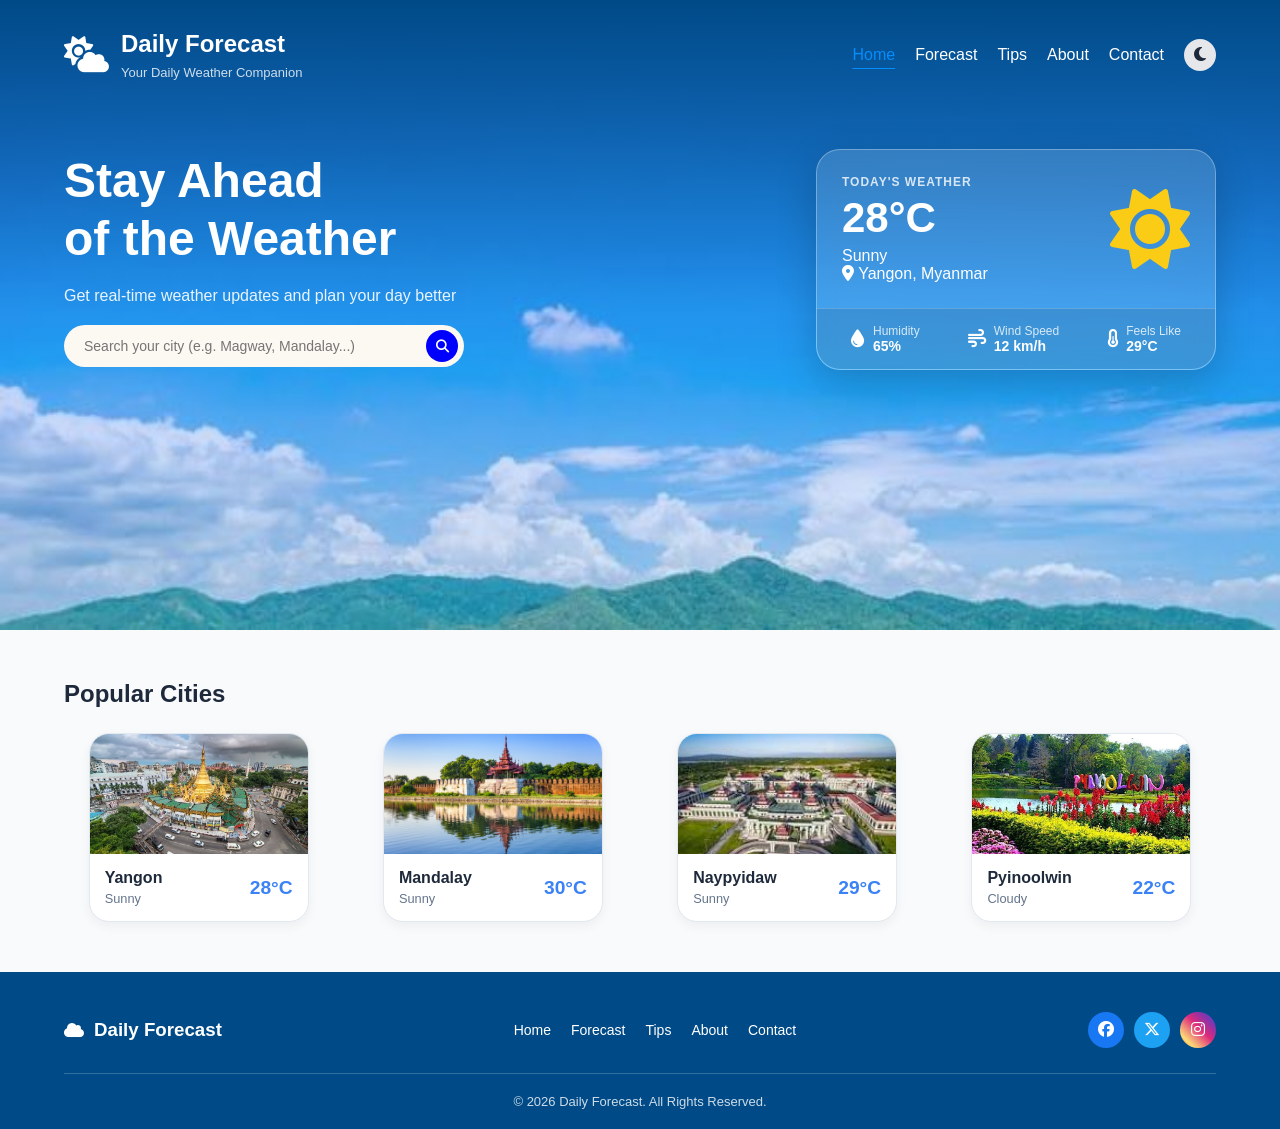
==== index.html @ 0a0608c3 "Update index.html" ====
<!DOCTYPE html>
<html lang="en">
<head>
    <meta charset="UTF-8">
    <meta name="viewport" content="width=device-width, initial-scale=1.0">
    <title>Daily Forecast</title>

    <script>
      (function() {
        if (localStorage.getItem("theme") === "dark") {
          document.documentElement.classList.add("dark");
        }
      })();
    </script>

    <link rel="stylesheet" href="Style/home.css">
    <link rel="stylesheet" href="https://cdnjs.cloudflare.com/ajax/libs/font-awesome/6.5.1/css/all.min.css">
</head>
<body>
    <div class="container">
        <header>
            <div class="logo">
                <i class="fa-solid fa-cloud-sun"></i>
                <div class="logo-text">
                    <h2>Daily Forecast</h2>
                    <p>Your Daily Weather Companion</p>
                </div>
            </div>
            <nav>
                <a href="index.html" id="select">Home</a>
                <a href="forecast.html">Forecast</a>
                <a href="tips.html">Tips</a>
                <a href="#">About</a>
                <a href="#">Contact</a>
                <button type="button" aria-label="Toggle theme" onclick="Toggle()"><i id="theme-icon" class="fa-solid fa-moon"></i></button>
            </nav>
        </header>
        <div class="content-box">
            <div class="content">
                <div class="content-text">
                    <h1>Stay Ahead<br>of the Weather</h1>
                    <p>Get real-time weather updates and plan your day better</p>
                    
                    <div class="search-box">
                        <input type="text" name="search" id="search" placeholder="Search your city (e.g. Magway, Mandalay...)">
                        <button type="button" aria-label="Search"><i class="fa-solid fa-search"></i></button>
                    </div>
                </div>

                <div class="weather-card">
                    <div class="weather-card-detail">
                        <div>
                            <h4>TODAY'S WEATHER</h4>
                            <h1>28°C</h1>
                            <p>Sunny</p>
                            <p><i class="fa-solid fa-location-dot"></i> Yangon, Myanmar</p>
                        </div>
                        <i class="fa-solid fa-sun weather-icon"></i>
                    </div>
                    <div class="weather-condition">
                        <div class="detail">
                            <i class="fa-solid fa-droplet"></i>
                            <div>
                                <h4>Humidity</h4>
                                <h3>65%</h3>
                            </div>
                        </div>
                        <div class="detail">
                            <i class="fa-solid fa-wind"></i>
                            <div>
                                <h4>Wind Speed</h4>
                                <h3>12 km/h</h3>
                            </div>
                        </div>
                        <div class="detail">
                            <i class="fa-solid fa-temperature-half"></i>
                            <div>
                                <h4>Feels Like</h4>
                                <h3>29°C</h3>    
                            </div>
                        </div>
                    </div>
                </div>
            </div>    
        </div>
           
    </div>

    <section class="popular-city-weather-card">
        <h2>Popular Cities</h2>
        <div class="popular-city">
            <div class="city">
                <img src="Style/images/yangon.png" alt="Yangon">
                <div class="city-detail">
                    <div>
                        <h3>Yangon</h3>
                        <p>Sunny</p>
                    </div>
                    <h1>28°C</h1>
                </div>
            </div>
            <div class="city">
                <img src="Style/images/mandalay.png" alt="Mandalay">
                <div class="city-detail">
                    <div>
                        <h3>Mandalay</h3>
                        <p>Sunny</p>
                    </div>
                    <h1>30°C</h1>
                </div>
            </div>
            <div class="city">
                <img src="Style/images/naypyidaw.png" alt="Naypyidaw">
                <div class="city-detail">
                    <div>
                        <h3>Naypyidaw</h3>
                        <p>Sunny</p>
                    </div>
                    <h1>29°C</h1>
                </div>
            </div>
            <div class="city">
                <img src="Style/images/pyinoolwin.png" alt="Pyinoolwin">
                <div class="city-detail">
                    <div>
                        <h3>Pyinoolwin</h3>
                        <p>Cloudy</p>
                    </div>
                    <h1>22°C</h1>
                </div>
            </div>
        </div>
    </section>

    <footer>
        <div class="footer-content">
            <div class="footer-brand">
                <i class="fa-solid fa-cloud"></i>
                <h3>Daily Forecast</h3>
            </div>
            <div class="footer-links">
                <a href="index.html">Home</a>
                <a href="forecast.html">Forecast</a>
                <a href="tips.html">Tips</a>
                <a href="about.html">About</a>
                <a href="contact.html">Contact</a>
            </div>
            <div class="social-buttons">
                <button type="button" aria-label="Facebook" id="facebook"><i class="fa-brands fa-facebook"></i></button>
                <button type="button" aria-label="Twitter" id="twitter"><i class="fa-brands fa-x-twitter"></i></button>
                <button type="button" aria-label="Instagram" id="instagram"><i class="fa-brands fa-instagram"></i></button>
            </div>
        </div>
        <div class="footer-bottom">
            <p>© 2026 Daily Forecast. All Rights Reserved.</p>
        </div>
    </footer>
    <script src="main.js"></script>
</body>
</html>
---- Style/home.css ----
* {
    margin: 0;
    padding: 0;
    box-sizing: border-box;
}

body {
    width: 100%;
    margin: 0;
    font-family: Arial, Helvetica, sans-serif;
    background-color: #f8fafc;
}

/* ==========================================================================
   Full Color Dark Mode Overrides
   ========================================================================== */
.dark body{
    background-color: #0f172a;
}

.dark .container {
    background: linear-gradient(rgba(15, 23, 42, 0.6), rgba(15, 23, 42, 0.6)), url("images/images.png");
    background-repeat: no-repeat;
    background-position: center;
    background-size: 100% 100%;
}

.dark .popular-city-weather-card {
    background: linear-gradient(to bottom, #0f172a, #1e293b, #334155);
}

.dark .popular-city-weather-card h2 {
    color: #f8fafc;
}

.dark .city {
    background-color: #1e293b;
    border-color: #334155;
    box-shadow: 0 4px 12px rgba(0, 0, 0, 0.3);
}

.dark .city-detail h3 {
    color: #f8fafc;
}

.dark .city-detail p {
    color: #94a3b8;
}

.dark .city-detail h1 {
    color: #38bdf8;
}

.dark .search-box input[type="text"] {
    background-color: #1e293b;
    color: #f8fafc;
    border: 1px solid #334155;
}

.dark .search-box input[type="text"]::placeholder {
    color: #94a3b8;
}

.dark .search-dropdown {
    background: #1e293b;
    border: 1px solid #334155;
}

.dark .search-dropdown li {
    color: #f8fafc;
}

.dark .search-dropdown li:hover {
    background-color: #334155;
}

.dark .search-dropdown li span.admin-region {
    color: #94a3b8;
}

.dark footer {
    background-color: #0f172a;
}
/* Header & Hero Section */
.container {
    width: 100%;
    min-height: 70vh;
    background: linear-gradient(rgb(0, 74, 135), rgba(84, 134, 243, 0.4), rgba(110, 174, 252, 0.2)), url("images/images.png");
    /* linear-gradient: (to bottom, rgb(0, 75, 135), rgb(84, 134, 243), rgb(110, 174, 252)); */
    background-repeat: no-repeat;
    background-position: center;
    background-size: 100% 100%;
    padding: 0 5% 50px 5%;
}

header {
    display: flex;
    justify-content: space-between;
    align-items: center;
    padding: 25px 0;
    flex-wrap: wrap;
    gap: 20px;
    line-height: 1.6;
}

.logo {
    display: flex;
    flex-direction: row;
    gap: 12px;
    align-items: center;
}

.logo i {
    font-size: 36px;
    color: white;
}

.logo-text h2 {
    color: white;
    font-size: 24px;
}

.logo-text p {
    color: rgba(255, 255, 255, 0.8);
    font-size: 13px;
}

header nav {
    display: flex;
    gap: 20px;
    font-size: 16px;
    align-items: center;
    flex-wrap: wrap;
}

header nav a {
    text-decoration: none;
    color: white;
    transition: color 0.3s;
}

header nav a:hover,
header nav a#select {
    text-decoration: underline;
    color: rgb(3, 141, 253);
    text-underline-offset: 8px;
    transition: background 0.1s;
}

/* ==========================================================================
   Theme Toggle Button Styles (Light Mode Default & Dark Mode Overrides)
   ========================================================================== */

/* Light Mode (Default) */
header nav button {
    border-radius: 50%;
    width: 32px;
    height: 32px;
    border: none;
    background-color: #e5e7eb; /* Light Normal */
    color: #1e293b;            /* Dark icon color for high contrast */
    font-size: 16px;
    cursor: pointer;
    transition: background-color 0.2s ease, color 0.2s ease;
}

header nav button:hover {
    background-color: #d1d5db; /* Light Hover */
}

header nav button:active {
    background-color: #2563eb; /* Light Active */
    color: #ffffff;            /* White icon when active */
}

/* Dark Mode Overrides */
.dark header nav button {
    background-color: #374151; /* Dark Normal */
    color: #ffffff;            /* White icon for dark mode */
}

.dark header nav button:hover {
    background-color: #4b5563; /* Dark Hover */
}

.dark header nav button:active {
    background-color: #2563eb; /* Dark Active */
    color: #ffffff;
}

/* Main Hero Content */
.content {
    display: flex;
    justify-content: space-between;
    align-items: center;
    margin-top: 40px;
    gap: 40px;
    flex-wrap: wrap;
}

.content-text {
    flex: 1;
    min-width: 280px;
}

.content-text h1 {
    font-size: clamp(32px, 4vw, 48px);
    color: white;
    line-height: 1.2;
}

.content-text p {
    font-size: 16px;
    color: rgba(255, 255, 255, 0.9);
    padding: 20px 0;
}

/* Search Box Container */
.search-box {
    position: relative;
    max-width: 400px;
    width: 100%;
    display: flex;
    align-items: center;
}

.search-box input[type="text"] {
    width: 100%;
    height: 42px;
    background-color: rgb(252, 248, 242);
    border: none;
    border-radius: 21px;
    padding: 0 45px 0 20px;
    font-size: 14px;
    outline: none;
}

.search-box button {
    position: absolute;
    right: 6px;
    border-radius: 50%;
    border: none;
    width: 32px;
    height: 32px;
    background: #0000ff;
    color: white;
    cursor: pointer;
    display: flex;
    align-items: center;
    justify-content: center;
    transform: background 0.2s ease;
}

.search-box button:hover {
    background: #1654ff;
}

.search-box button:active{
    background: #1a40bd;
}

/* Weather Card */
.weather-card {
    width: 100%;
    max-width: 400px;
    background: rgba(255, 255, 255, 0.15);
    backdrop-filter: blur(10px);
    -webkit-backdrop-filter: blur(10px);
    border: 1px solid rgba(255, 255, 255, 0.3);
    border-radius: 24px;
    box-shadow: 0 12px 40px 0 rgba(0, 0, 0, 0.2);
    color: white;
    overflow: hidden;
}

.weather-card-detail {
    padding: 25px;
    display: flex;
    justify-content: space-between;
    align-items: center;
}

.weather-card-detail h4 {
    font-size: 12px;
    letter-spacing: 1px;
    opacity: 0.8;
}

.weather-card-detail h1 {
    font-size: 42px;
    margin: 5px 0;
}

.weather-icon {
    font-size: 80px;
    color: #facc15;
}

.weather-condition {
    display: flex;
    justify-content: space-around;
    padding: 15px 10px;
    border-top: 1px solid rgba(255, 255, 255, 0.2);
    background: rgba(0, 0, 0, 0.1);
}

.detail {
    display: flex;
    gap: 8px;
    align-items: center;
    font-size: 12px;
}

.detail i {
    font-size: 18px;
}

.detail h4 {
    font-weight: normal;
    opacity: 0.8;
}

.detail h3 {
    font-size: 14px;
}

/* Popular Cities Section */
.popular-city-weather-card {
    padding: 50px 5%;
}

.popular-city-weather-card h2 {
    font-size: 24px;
    margin-bottom: 25px;
    color: #1e293b;
}

.popular-city {
    display: grid;
    grid-template-columns: repeat(auto-fit, minmax(200px, 1fr));
    gap: 25px;
    justify-items: center;
}

.city {
    width: 100%;
    max-width: 220px;
    border-radius: 20px;
    background-color: #ffffff;
    border: 1px solid #e2e8f0;
    overflow: hidden;
    display: flex;
    flex-direction: column;
    box-shadow: 0 4px 12px rgba(0, 0, 0, 0.05);
    transition: transform 0.2s ease, box-shadow 0.2s ease;
}

.city:hover {
    transform: translateY(-4px);
    box-shadow: 0 8px 16px rgba(0, 0, 0, 0.1);
}

.city img {
    width: 100%;
    height: 120px;
    object-fit: cover;
}

.city-detail {
    padding: 15px;
    display: flex;
    justify-content: space-between;
    align-items: center;
}

.city-detail h3 {
    margin: 0;
    white-space: nowrap;
    overflow: hidden;
    text-overflow: ellipsis;
    font-size: 1rem;
    font-weight: 600;
    color: #1e293b;
}

.city-detail p {
    margin-top: 4px;
    font-size: 0.8rem;
    color: #64748b;
}

.city-detail h1 {
    font-size: 1.2rem;
    font-weight: 600;
    color: #3b82f6;
}

/* Footer Section */
footer {
    background-color: #004b87;
    color: white;
    padding: 40px 5% 20px 5%;
}

.footer-content {
    display: flex;
    justify-content: space-between;
    align-items: center;
    flex-wrap: wrap;
    gap: 20px;
    padding-bottom: 25px;
    border-bottom: 1px solid rgba(255, 255, 255, 0.2);
}

.footer-brand {
    display: flex;
    align-items: center;
    gap: 10px;
}

.footer-links {
    display: flex;
    gap: 20px;
    flex-wrap: wrap;
}

.footer-links a {
    color: white;
    text-decoration: none;
    font-size: 14px;
}

.footer-links a:hover {
    text-decoration: underline;
}

.social-buttons {
    display: flex;
    gap: 10px;
}

.social-buttons button {
    width: 36px;
    height: 36px;
    border-radius: 50%;
    border: none;
    color: white;
    cursor: pointer;
    font-size: 16px;
    transition: background 0.3s;
}

/* Social day color */
.social-buttons #facebook{
    background-color: #1877f2;
}

.social-buttons #facebook:hover{
    background-color: #166fe5;
}

.social-buttons #facebook:active{
    background-color: #0f65d8;
}

.social-buttons #twitter{
    background-color: #1da1f2;
}

.social-buttons #twitter:hover{
    background-color: #1a94de;
}

.social-buttons #twitter:active{
    background-color: #177fc2;
}

.social-buttons #instagram{
    background: linear-gradient(
        45deg,
        #f58529 0%,
        #feda77 20%,
        #dd2a7b 55%,
        #8134af 80%,
        #515bd4 100%
    );
}

.social-buttons #instagram:hover{
    background: linear-gradient(
        45deg,
        #e67a1e 0%,
        #f9d85e 20%,
        #c9266e 55%,
        #722c9b 80%,
        #4652c6 100%
    );
}

.social-buttons #instagram:active{
    background: linear-gradient(
        45deg,
        #cc6b18 0%,
        #efc94e 20%,
        #b51f61 55%,
        #612588 80%,
        #3945b3 100%
    );
}

/* Social dark color */
.dark .social-buttons #facebook{
    background-color: #145dbf;
}

.dark .social-buttons #facebook:hover{
    background-color: #1667cf;
}

.dark .social-buttons #facebook:active{
    background-color: #0f53a8;
}

.dark .social-buttons #twitter{
    background-color: #0d8bd9;
}

.dark .social-buttons #twitter:hover{
    background-color: #1499eb;
}

.dark .social-buttons #twitter:active{
    background-color: #0b78be;
}

.dark .social-buttons #instagram{
    background: linear-gradient(
        45deg,
        #d96b1d 0%,
        #e8b64a 20%,
        #b81f63 55%,
        #62278c 80%,
        #3948b7 100%
    );
}

.dark .social-buttons #instagram:hover{
    background: linear-gradient(
        45deg,
        #e37722 0%,
        #f0c55a 20%,
        #c6246b 55%,
        #b62e98 80%,
        #4353c5 100%
    );
}

.dark .social-buttons #instagram:active{
    background: linear-gradient(
        45deg,
        #c05d17 0%,
        #d8a73e 20%,
        #9f1956 55%,
        #551f79 80%,
        #3040a8 100%
    );
}

/* End */
.footer-bottom {
    text-align: center;
    padding-top: 20px;
    font-size: 13px;
    color: rgba(255, 255, 255, 0.8);
}
/* Autocomplete Dropdown Styles */
.search-box {
    position: relative; /* Ensures dropdown aligns correctly */
}

.search-dropdown {
    position: absolute;
    top: 100%;
    left: 0;
    right: 0;
    background: #ffffff;
    border-radius: 12px;
    box-shadow: 0 8px 24px rgba(0, 0, 0, 0.15);
    margin-top: 6px;
    max-height: 220px;
    overflow-y: auto;
    z-index: 1000;
    list-style: none;
    padding: 6px 0;
}

.search-dropdown li {
    padding: 10px 16px;
    color: #1e293b;
    font-size: 14px;
    cursor: pointer;
    text-align: left;
    transition: background 0.2s ease;
}

.search-dropdown li:hover {
    background-color: #f1f5f9;
}

.search-dropdown li span.admin-region {
    font-size: 12px;
    color: #64748b;
    margin-left: 6px;
}

/* Responsive Breakpoints */
@media (max-width: 768px) {
    header {
        flex-direction: column;
        align-items: center;
        text-align: center;
        padding: 20px 24px;
    }

    header nav {
        flex-direction: column;
        width: 100%;
        gap: 0; /* Remove gap to handle with paddings and borders */
        margin-top: 10px;
    }

    header nav a {
        display: block;
        width: 100%;
        padding: 12px 0;
        text-align: center;
        /* Semi-transparent line matching the background sky blue shades */
        border-bottom: 1px solid rgba(255, 255, 255, 0.2); 
    }

    /* Remove border on the last item before the theme toggle button */
    header nav a:nth-last-of-type(1) {
        border-bottom: none;
    }

    header nav button {
        margin-top: 15px;
    }

    .content {
        flex-direction: column;
        align-items: center;
    }

    .content-text {
        text-align: center;
    }

    .search-box {
        margin: 0 auto;
    }

    .weather-card {
        max-width: 100%;
    }

    .footer-content {
        flex-direction: column;
        text-align: center;
    }
}
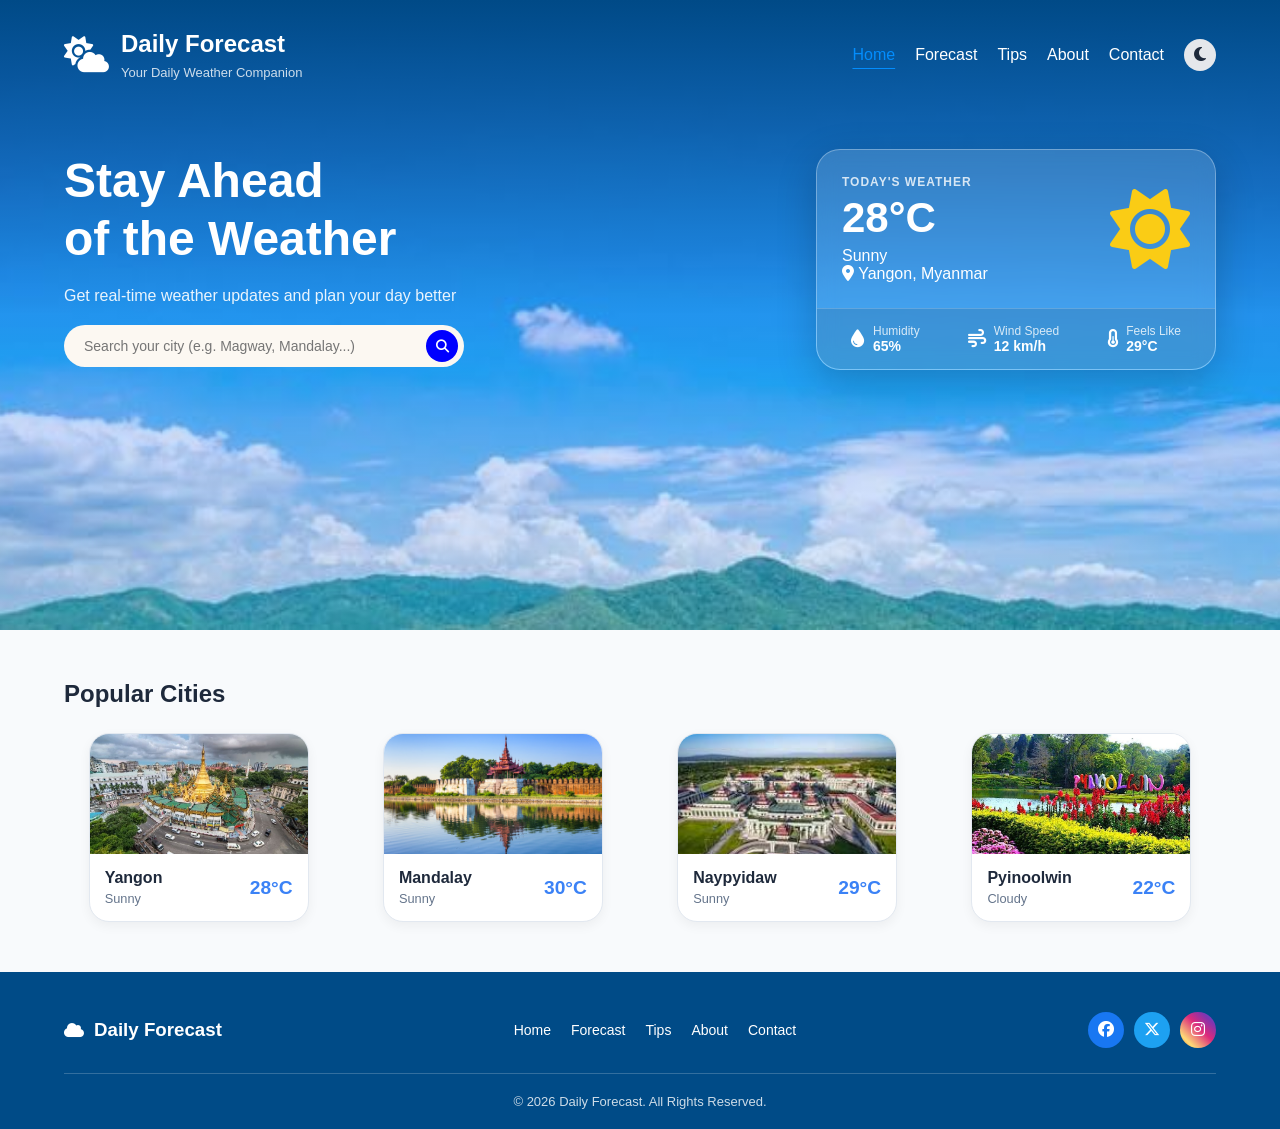
==== commit 6bcf4d8e: "Update website" ====
--- a/index.html
+++ b/index.html
@@ -30,7 +30,7 @@
                 <a href="index.html" id="select">Home</a>
                 <a href="forecast.html">Forecast</a>
                 <a href="tips.html">Tips</a>
-                <a href="#">About</a>
+                <a href="about.html">About</a>
                 <a href="#">Contact</a>
                 <button type="button" aria-label="Toggle theme" onclick="Toggle()"><i id="theme-icon" class="fa-solid fa-moon"></i></button>
             </nav>
--- a/Style/home.css
+++ b/Style/home.css
@@ -84,13 +84,12 @@
 /* Header & Hero Section */
 .container {
     width: 100%;
-    min-height: 70vh;
-    background: linear-gradient(rgb(0, 74, 135), rgba(84, 134, 243, 0.4), rgba(110, 174, 252, 0.2)), url("images/images.png");
-    /* linear-gradient: (to bottom, rgb(0, 75, 135), rgb(84, 134, 243), rgb(110, 174, 252)); */
-    background-repeat: no-repeat;
-    background-position: center;
-    background-size: 100% 100%;
-    padding: 0 5% 50px 5%;
+    min-height: 70vh; /* */
+    background: linear-gradient(rgb(0, 74, 135), rgba(84, 134, 243, 0.4), rgba(110, 174, 252, 0.2)), url("images/images.png"); /* */
+    background-repeat: no-repeat; /*[cite: 6] */
+    background-position: center bottom; /* CHANGED: Locks image to the bottom */
+    background-size: cover; /* Keeps the aspect ratio crisp */
+    padding: 0 5% 50px 5%; /*[cite: 6] */
 }
 
 header {
@@ -615,57 +614,304 @@
 
 /* Responsive Breakpoints */
 @media (max-width: 768px) {
+    /* ==========================================
+       1. Global Mobile Reset & Body Controls
+       ========================================== */
+    body {
+        font-family: -apple-system, BlinkMacSystemFont, "Segoe UI", Roboto, Helvetica, Arial, sans-serif;
+        background-color: #f1f5f9;
+    }
+
+    .dark body {
+        background-color: #0b0f19;
+    }
+
+    /* ==========================================
+       2. App Header & Brand Styling
+       ========================================== */
     header {
-        flex-direction: column;
+        flex-direction: row !important; /* Keep logo and dark mode button aligned horizontally */
+        justify-content: space-between !important;
+        align-items: center !important;
+        padding: 16px 20px !important;
+        backdrop-filter: blur(12px);
+        -webkit-backdrop-filter: blur(12px);
+    }
+
+    .logo {
+        gap: 8px !important;
+    }
+
+    .logo i {
+        font-size: 28px !important;
+    }
+
+    .logo-text h2 {
+        font-size: 18px !important;
+    }
+
+    .logo-text p {
+        display: none; /* Hide subtitle on mobile to save precious vertical space */
+    }
+
+    /* Transform navigation links into a clean, modern scrollable tab bar */
+    header nav {
+        display: grid !important;
+        grid-template-columns: repeat(4, 1fr);
+        text-align: center;
+        width: 100% !important;
+        overflow-x: auto;
+        white-space: nowrap;
+        gap: 16px !important;
+        margin-top: 12px !important;
+        padding: 4px 0 8px 0;
+        scrollbar-width: none; /* Hide scrollbars */
+    }
+    
+    header nav::-webkit-scrollbar {
+        display: none;
+    }
+
+    header nav a {
+        width: auto !important;
+        padding: 6px 16px !important;
+        background: rgba(255, 255, 255, 0.15);
+        border-radius: 20px;
+        border-bottom: none !important;
+        font-size: 14px !important;
+        font-weight: 500;
+    }
+
+    header nav a:nth-child(5){
+        grid-column: 1 / span 4;
+        justify-self: center;
+        width: 50%;
+    }
+
+    header nav a#select {
+        background: #2563eb !important;
+        color: white !important;
+        text-decoration: none !important;
+    }
+
+    header nav button {
+        margin-top: 0 !important;
+        position: absolute;
+        right: 20px;
+        top: 16px;
+    }
+
+    /* ==========================================
+       3. Main Hero & Dynamic Content Wrapper
+       ========================================== */
+    .container {
+        min-height: auto !important;
+        padding: 0 0 32px 0 !important;
+        background-size: cover !important;
+        background-position: center bottom !important;
+
+    }
+
+    .content {
+        flex-direction: column !important;
+        gap: 24px !important;
+        margin-top: 20px !important;
+    }
+
+    .content-text {
+        text-align: center !important;
+        width: 100%;
+    }
+
+    .content-text h1 {
+        font-size: 28px !important;
+        font-weight: 800;
+    }
+
+    .content-text p {
+        padding: 8px 0 16px 0 !important;
+        font-size: 14px !important;
+    }
+
+    /* Mobile Search Bar Styling */
+    .search-box {
+        margin: 0 auto !important;
+        max-width: 100% !important;
+        box-shadow: 0 4px 12px rgba(0, 0, 0, 0.1);
+        border-radius: 24px;
+    }
+
+    .search-box input[type="text"] {
+        height: 46px !important;
+        font-size: 15px !important;
+    }
+
+    .search-dropdown {
+        border-radius: 16px !important;
+        box-shadow: 0 10px 25px rgba(0,0,0,0.2) !important;
+    }
+
+    /* ==========================================
+       4. App-Style Weather Dashboard Cards
+       ========================================== */
+    .weather-card {
+        max-width: 100% !important;
+        border-radius: 24px !important;
+        background: rgba(255, 255, 255, 0.18) !important;
+        box-shadow: 0 8px 32px rgba(0, 0, 0, 0.15) !important;
+    }
+
+    .content-box{
+        padding: 0 16px 32px 16px;
+    }
+    .weather-card-detail {
+        padding: 20px !important;
+    }
+
+    .weather-card-detail h1 {
+        font-size: 48px !important;
+    }
+
+    .weather-icon {
+        font-size: 64px !important;
+    }
+
+    .weather-condition {
+        display: grid !important;
+        grid-template-columns: repeat(3, 1fr);
+        padding: 16px 8px !important;
+        gap: 8px;
+    }
+
+    .detail {
+        flex-direction: column !important;
+        text-align: center;
+        gap: 4px !important;
+    }
+
+    .detail i {
+        font-size: 20px !important;
+        color: #38bdf8;
+    }
+
+    /* Glassmorphism for Search Results Screen (Forecast.html) */
+    .search-result {
+        flex-direction: column !important;
+        padding: 24px 16px !important;
+        border-radius: 24px !important;
+        background: linear-gradient(135deg, rgba(255, 255, 255, 0.85), rgba(248, 250, 252, 0.7)) !important;
+        backdrop-filter: blur(16px);
+        -webkit-backdrop-filter: blur(16px);
+        border: 1px solid rgba(255, 255, 255, 0.5) !important;
+    }
+
+    .dark .search-result {
+        background: linear-gradient(135deg, rgba(30, 41, 59, 0.85), rgba(15, 23, 42, 0.7)) !important;
+        border: 1px solid rgba(255, 255, 255, 0.05) !important;
+    }
+
+    .search-result img {
+        display: block !important; /* Keep city image, but frame it cleanly */
+        width: 100% !important;
+        height: 140px !important;
+        border-radius: 16px !important;
+    }
+
+    .search-data-grid {
+        width: 100% !important;
+        grid-template-columns: repeat(2, 1fr) !important; /* 2x2 Clean metric grid */
+        gap: 12px !important;
+    }
+
+    .metric-item {
+        background: rgba(0, 0, 0, 0.03);
+        padding: 10px 12px !important;
+        border-radius: 12px;
+        border-bottom: none !important;
+        flex-direction: column !important;
+        align-items: flex-start !important;
+        gap: 4px !important;
+    }
+
+    .dark .metric-item {
+        background: rgba(255, 255, 255, 0.03);
+    }
+
+    /* Horizontal Swipe Panel for Hourly Tracking */
+    .hourly-forecast {
+        display: flex !important;
+        grid-template-columns: none !important;
+        overflow-x: auto !important;
+        gap: 12px !important;
+        padding: 4px 4px 12px 4px !important;
+        scrollbar-width: none;
+        -webkit-overflow-scrolling: touch;
+    }
+
+    .hourly-detail {
+        min-width: 85px !important;
+        flex-shrink: 0 !important;
+        border-radius: 16px !important;
+        box-shadow: 0 4px 10px rgba(0,0,0,0.03) !important;
+    }
+
+    /* 7-Day Forecast Grid Scaling */
+    .seven-day-forecast {
+        grid-template-columns: repeat(2, 1fr) !important; /* Adaptive grid rows for Android */
+        gap: 12px !important;
+    }
+
+    .seven-day-detail {
+        padding: 16px 12px !important;
+        border-radius: 16px !important;
+    }
+
+    /* ==========================================
+       5. Popular Cities List Layout
+       ========================================== */
+    .popular-city-weather-card {
+        padding: 32px 16px !important;
+    }
+
+    .popular-city {
+        grid-template-columns: 1fr !important; /* Stack vertically like an app dashboard */
+        gap: 16px !important;
+    }
+
+    .city {
+        max-width: 100% !important;
+        flex-direction: row !important; /* Left-to-right rows instead of tall boxes */
+        height: 90px;
         align-items: center;
-        text-align: center;
-        padding: 20px 24px;
-    }
-
-    header nav {
-        flex-direction: column;
-        width: 100%;
-        gap: 0; /* Remove gap to handle with paddings and borders */
-        margin-top: 10px;
-    }
-
-    header nav a {
-        display: block;
-        width: 100%;
-        padding: 12px 0;
-        text-align: center;
-        /* Semi-transparent line matching the background sky blue shades */
-        border-bottom: 1px solid rgba(255, 255, 255, 0.2); 
-    }
-
-    /* Remove border on the last item before the theme toggle button */
-    header nav a:nth-last-of-type(1) {
-        border-bottom: none;
-    }
-
-    header nav button {
-        margin-top: 15px;
-    }
-
-    .content {
-        flex-direction: column;
-        align-items: center;
-    }
-
-    .content-text {
-        text-align: center;
-    }
-
-    .search-box {
-        margin: 0 auto;
-    }
-
-    .weather-card {
-        max-width: 100%;
+        border-radius: 16px !important;
+    }
+
+    .city img {
+        width: 100px !important;
+        height: 100% !important;
+    }
+
+    .city-detail {
+        flex: 1 !important;
+        padding: 0 16px !important;
+    }
+
+    /* ==========================================
+       6. Compact Footer
+       ========================================== */
+    footer {
+        padding: 32px 16px 24px 16px !important;
+
     }
 
     .footer-content {
-        flex-direction: column;
-        text-align: center;
-    }
-}+        flex-direction: column !important;
+        gap: 20px !important;
+        text-align: center !important;
+    }
+
+    .footer-links {
+        justify-content: center;
+        gap: 16px !important;
+    }
+}
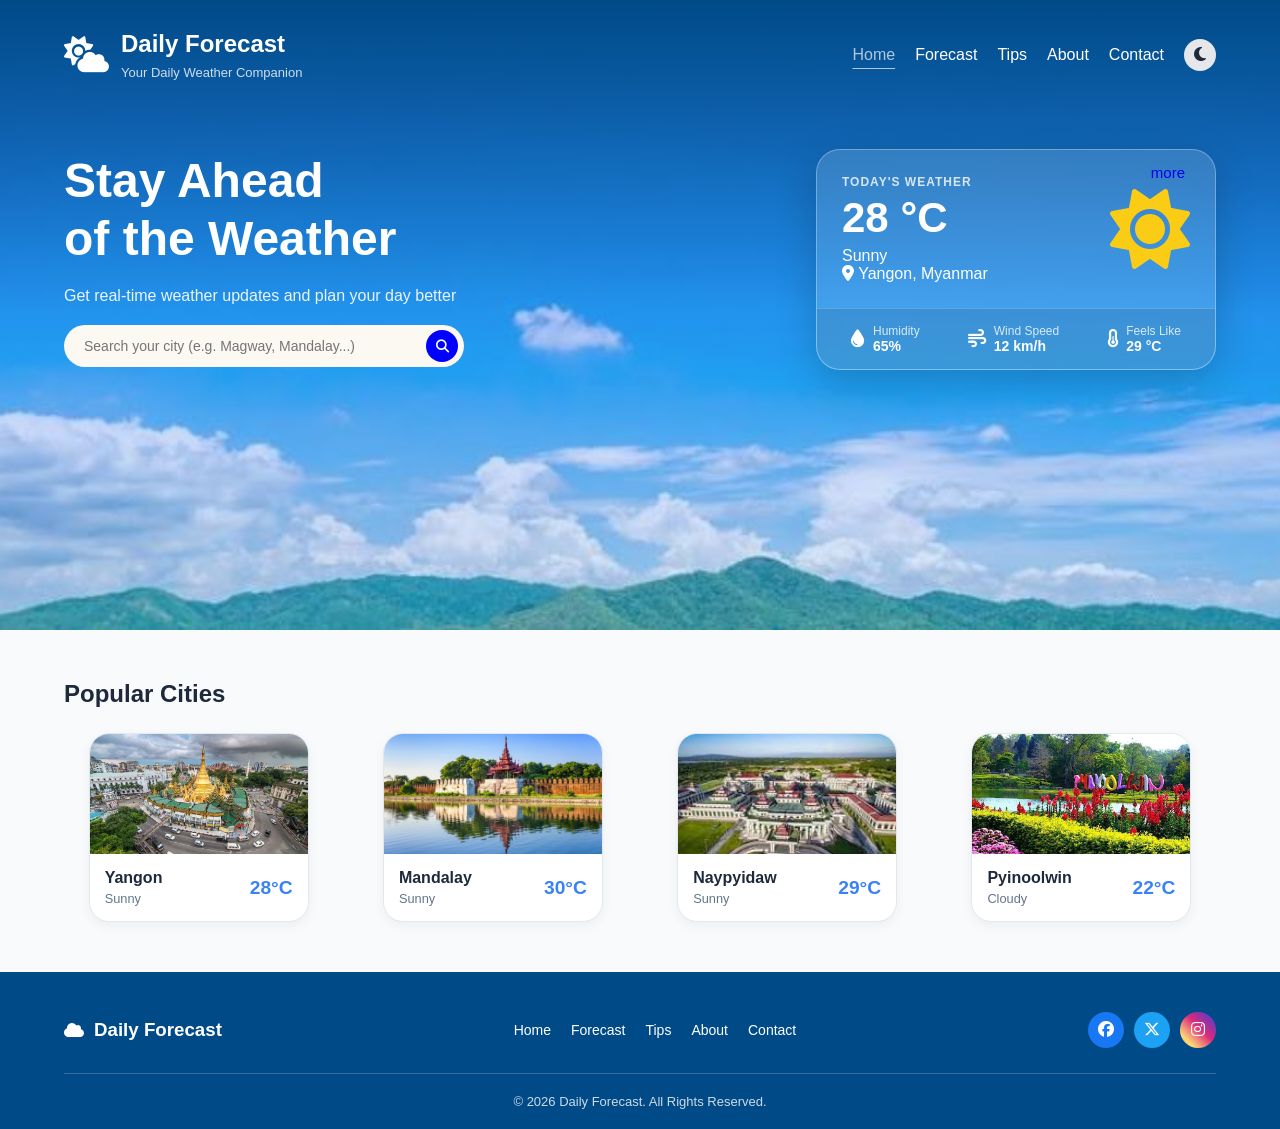
==== commit 31f38986: "Update the website main.js and add about.html" ====
--- a/index.html
+++ b/index.html
@@ -31,7 +31,7 @@
                 <a href="forecast.html">Forecast</a>
                 <a href="tips.html">Tips</a>
                 <a href="about.html">About</a>
-                <a href="#">Contact</a>
+                <a href="content.html">Contact</a>
                 <button type="button" aria-label="Toggle theme" onclick="Toggle()"><i id="theme-icon" class="fa-solid fa-moon"></i></button>
             </nav>
         </header>
@@ -42,8 +42,10 @@
                     <p>Get real-time weather updates and plan your day better</p>
                     
                     <div class="search-box">
-                        <input type="text" name="search" id="search" placeholder="Search your city (e.g. Magway, Mandalay...)">
-                        <button type="button" aria-label="Search"><i class="fa-solid fa-search"></i></button>
+                        <input type="text" name="search" id="cityInput" placeholder="Search your city (e.g. Magway, Mandalay...)" autocomplete="off">
+                        <button type="button" aria-label="Search" id="search"><i class="fa-solid fa-search"></i></button>
+                        <div id="dropdown" class="dropdown"></div>
+                        <button id="default image" style="display: none;"></button>
                     </div>
                 </div>
 
@@ -51,32 +53,36 @@
                     <div class="weather-card-detail">
                         <div>
                             <h4>TODAY'S WEATHER</h4>
-                            <h1>28°C</h1>
-                            <p>Sunny</p>
-                            <p><i class="fa-solid fa-location-dot"></i> Yangon, Myanmar</p>
+                            <h1 id="temp">28 °C</h1>
+                            <p id="condition">Sunny</p>
+                            <p id="city-name"><i class="fa-solid fa-location-dot"></i> Yangon, Myanmar</p>
                         </div>
+                        
+                        <a href="forecast.html">more</a>
                         <i class="fa-solid fa-sun weather-icon"></i>
+                        
+                        
                     </div>
                     <div class="weather-condition">
                         <div class="detail">
                             <i class="fa-solid fa-droplet"></i>
                             <div>
                                 <h4>Humidity</h4>
-                                <h3>65%</h3>
+                                <h3 id="humidity">65%</h3>
                             </div>
                         </div>
                         <div class="detail">
                             <i class="fa-solid fa-wind"></i>
                             <div>
                                 <h4>Wind Speed</h4>
-                                <h3>12 km/h</h3>
+                                <h3 id="wind-speed">12 km/h</h3>
                             </div>
                         </div>
                         <div class="detail">
                             <i class="fa-solid fa-temperature-half"></i>
                             <div>
                                 <h4>Feels Like</h4>
-                                <h3>29°C</h3>    
+                                <h3 id="feels-like">29 °C</h3>    
                             </div>
                         </div>
                     </div>
@@ -89,8 +95,8 @@
     <section class="popular-city-weather-card">
         <h2>Popular Cities</h2>
         <div class="popular-city">
-            <div class="city">
-                <img src="Style/images/yangon.png" alt="Yangon">
+            <div class="city" id="popular-yangon">
+                <img src="Style/images/yangon.png" alt="Yangon">
                 <div class="city-detail">
                     <div>
                         <h3>Yangon</h3>
@@ -99,8 +105,8 @@
                     <h1>28°C</h1>
                 </div>
             </div>
-            <div class="city">
-                <img src="Style/images/mandalay.png" alt="Mandalay">
+            <div class="city" id="popular-mandalay">
+                <img src="Style/images/mandalay.png" alt="Mandalay">
                 <div class="city-detail">
                     <div>
                         <h3>Mandalay</h3>
@@ -109,8 +115,8 @@
                     <h1>30°C</h1>
                 </div>
             </div>
-            <div class="city">
-                <img src="Style/images/naypyidaw.png" alt="Naypyidaw">
+            <div class="city" id="popular-naypyidaw">
+                <img src="Style/images/naypyidaw.png" alt="Naypyidaw">
                 <div class="city-detail">
                     <div>
                         <h3>Naypyidaw</h3>
@@ -119,8 +125,8 @@
                     <h1>29°C</h1>
                 </div>
             </div>
-            <div class="city">
-                <img src="Style/images/pyinoolwin.png" alt="Pyinoolwin">
+            <div class="city" id="popular-pyinoolwin">
+                <img src="Style/images/pyinoolwin.png" alt="Pyinoolwin">
                 <div class="city-detail">
                     <div>
                         <h3>Pyinoolwin</h3>
@@ -157,4 +163,4 @@
     </footer>
     <script src="main.js"></script>
 </body>
-</html>
+</html>
--- a/Style/home.css
+++ b/Style/home.css
@@ -138,10 +138,15 @@
     transition: color 0.3s;
 }
 
-header nav a:hover,
-header nav a#select {
+header nav a:hover {
     text-decoration: underline;
-    color: rgb(3, 141, 253);
+    color: rgb(255, 255, 255);
+    text-underline-offset: 8px;
+    transition: background 0.1s;
+}
+header nav a#select{
+    text-decoration: underline;
+    color: rgba(255, 255, 255, 0.678);
     text-underline-offset: 8px;
     transition: background 0.1s;
 }
@@ -232,6 +237,38 @@
     padding: 0 45px 0 20px;
     font-size: 14px;
     outline: none;
+}
+
+.dropdown {
+    position: absolute;
+    top: 45px;
+    width: 100%;
+    border-top: none;
+    max-height: 200px;
+    overflow-y: auto;
+    display: none;
+    z-index: 1000;
+}
+
+.dropdown div {
+    padding: 10px;
+    cursor: pointer;
+    padding-bottom: 5px;
+    background-color: rgb(255, 255, 255);
+    border-bottom: 1px solid rgba(0, 0, 0, 0.5);
+    border-radius: 21px;
+}
+.dark .dropdown div {
+    background-color: #1e293b;
+    color: white;
+    border-bottom: 1px solid rgba(255, 255, 255, 0.5);
+}
+
+.dropdown div:hover {
+    background: #eeeeee;
+}
+.dark .dropdown div:hover {
+    background: #111111;
 }
 
 .search-box button {
@@ -283,6 +320,25 @@
     font-size: 12px;
     letter-spacing: 1px;
     opacity: 0.8;
+}
+
+.weather-card-details{
+    display: flex;
+    flex-direction: column;
+    gap: 18px;
+    text-align: center;
+}
+
+.weather-card-detail a{
+    position:absolute;
+    top: 14px;
+    right: 30px;
+    font-size: 15px;
+    text-decoration-line: none;
+}
+
+.weather-card-detail a:hover{
+    color: rgba(255, 255, 255, 0.582);
 }
 
 .weather-card-detail h1 {
@@ -914,4 +970,4 @@
         justify-content: center;
         gap: 16px !important;
     }
-}
+}
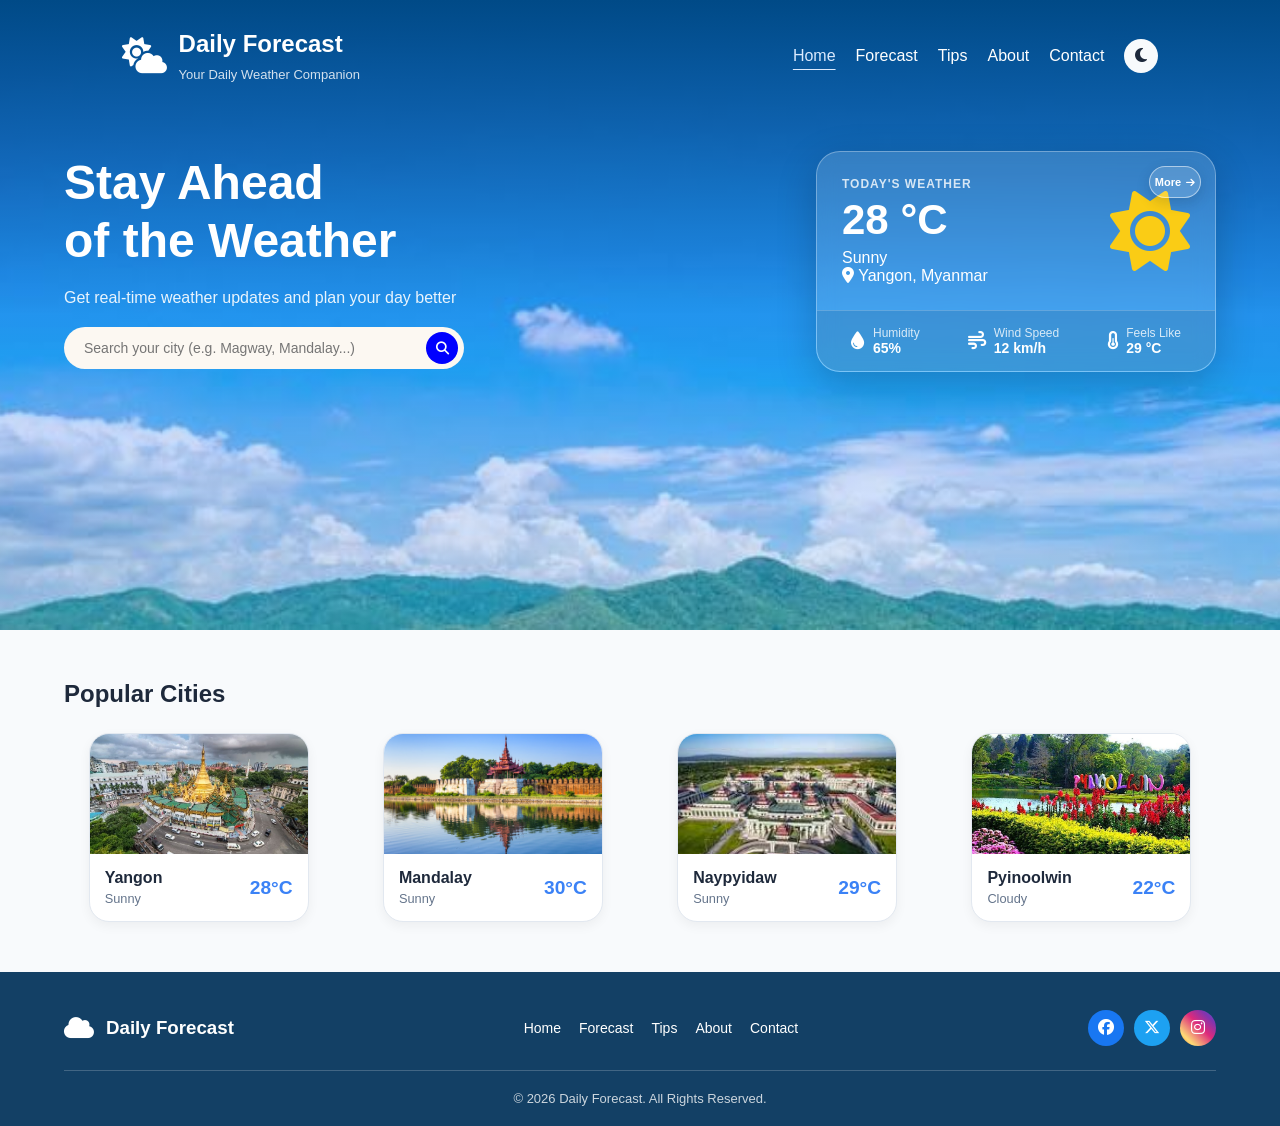
==== commit fc873a54: "Update the website UI and about.css and about.html" ====
--- a/index.html
+++ b/index.html
@@ -13,7 +13,8 @@
       })();
     </script>
 
-    <link rel="stylesheet" href="Style/home.css">
+    <link rel="stylesheet" href="Style/home.css">
+    <link rel="stylesheet" href="Style/site-chrome.css">
     <link rel="stylesheet" href="https://cdnjs.cloudflare.com/ajax/libs/font-awesome/6.5.1/css/all.min.css">
 </head>
 <body>
@@ -58,7 +59,7 @@
                             <p id="city-name"><i class="fa-solid fa-location-dot"></i> Yangon, Myanmar</p>
                         </div>
                         
-                        <a href="forecast.html">more</a>
+                        <a href="forecast.html" id="forecast-link" aria-label="View more weather details" title="View more weather details">More <i class="fa-solid fa-arrow-right"></i></a>
                         <i class="fa-solid fa-sun weather-icon"></i>
                         
                         
--- a/Style/home.css
+++ b/Style/home.css
@@ -296,8 +296,9 @@
 }
 
 /* Weather Card */
-.weather-card {
-    width: 100%;
+.weather-card {
+    position: relative;
+    width: 100%;
     max-width: 400px;
     background: rgba(255, 255, 255, 0.15);
     backdrop-filter: blur(10px);
@@ -966,8 +967,45 @@
         text-align: center !important;
     }
 
-    .footer-links {
-        justify-content: center;
-        gap: 16px !important;
-    }
-}+    .footer-links {
+        justify-content: center;
+        gap: 16px !important;
+    }
+}
+
+/* Forecast action in the home weather card */
+#forecast-link {
+    position: absolute;
+    top: 14px;
+    right: 14px;
+    min-width: 52px;
+    height: 32px;
+    display: inline-flex;
+    align-items: center;
+    justify-content: center;
+    gap: 5px;
+    margin: 0;
+    padding: 0;
+    border: 1px solid rgba(255,255,255,.52);
+    border-radius: 999px;
+    color: #fff;
+    background: rgba(255,255,255,.16);
+    box-shadow: 0 5px 14px rgba(15,23,42,.16);
+    font-size: 11px;
+    font-weight: 700;
+    text-decoration: none;
+    white-space: nowrap;
+    transition: transform .2s ease, background .2s ease, box-shadow .2s ease;
+}
+#forecast-link:hover {
+    color: #0f3f74;
+    background: #fff;
+    box-shadow: 0 8px 18px rgba(15,23,42,.24);
+    transform: translateY(-2px);
+}
+#forecast-link i { font-size: 10px; transition: transform .2s ease; }
+#forecast-link:hover i { transform: translateX(3px); }
+
+@media (max-width: 600px) {
+    #forecast-link { top: 12px; right: 12px; min-width: 48px; height: 30px; }
+}
--- a/Style/site-chrome.css
+++ b/Style/site-chrome.css
@@ -0,0 +1,58 @@
+/* Shared navigation and footer styling for every Daily Forecast page. */
+header {
+    width: min(1200px, 100%);
+    margin: 0 auto;
+    padding: 25px 5%;
+    display: flex;
+    align-items: center;
+    justify-content: space-between;
+    gap: 20px;
+    line-height: 1.6;
+}
+
+.logo { display: flex; align-items: center; gap: 12px; }
+.logo > i { color: #fff; font-size: 36px; }
+.logo-text h2 { color: #fff; font-size: 24px; }
+.logo-text p { margin-top: 2px; color: rgba(255,255,255,.82); font-size: 13px; }
+
+header nav { display: flex; align-items: center; justify-content: flex-end; flex-wrap: wrap; gap: 20px; }
+header nav a { color: #fff; font-size: 16px; text-decoration: none; transition: color .2s ease; }
+header nav a:hover, header nav a#select { color: #dbeafe; text-decoration: underline; text-underline-offset: 8px; }
+header nav button {
+    width: 34px; height: 34px; border: 0; border-radius: 50%; cursor: pointer;
+    color: #1e293b; background: #f8fafc; font-size: 16px; transition: transform .2s ease, background .2s ease;
+}
+header nav button:hover { transform: translateY(-2px); background: #dbeafe; }
+.dark header nav button { color: #fff; background: #334155; }
+
+footer { width: 100%; margin-top: auto; padding: 38px 5% 20px; color: #fff; background: rgba(0,48,88,.92); }
+.dark footer { background: #0f172a; }
+.footer-content {
+    width: min(1200px, 100%); margin: auto; padding-bottom: 24px;
+    display: flex; align-items: center; justify-content: space-between; flex-wrap: wrap; gap: 20px;
+    border-bottom: 1px solid rgba(255,255,255,.2);
+}
+.footer-brand { display: flex; align-items: center; gap: 12px; }
+.footer-brand > i { font-size: 24px; }
+.footer-links { display: flex; flex-wrap: wrap; gap: 18px; }
+.footer-links a { color: #fff; font-size: 14px; text-decoration: none; }
+.footer-links a:hover { text-decoration: underline; }
+.social-buttons { display: flex; gap: 10px; }
+.social-buttons button { width: 36px; height: 36px; border: 0; border-radius: 50%; color: #fff; cursor: pointer; font-size: 16px; }
+.footer-bottom { padding-top: 20px; text-align: center; color: rgba(255,255,255,.78); font-size: 13px; }
+
+@media (max-width: 760px) {
+    header { padding: 20px 6%; justify-content: center; text-align: left; }
+    header nav { justify-content: center; gap: 13px 18px; }
+    footer { padding: 32px 6% 24px; }
+    .footer-content { justify-content: center; text-align: center; }
+    .footer-brand, .footer-links, .social-buttons { justify-content: center; }
+}
+
+@media (max-width: 390px) {
+    .logo > i { font-size: 31px; }
+    .logo-text h2 { font-size: 21px; }
+    header nav { gap: 11px 14px; }
+    header nav a { font-size: 14px; }
+    .footer-links { gap: 12px; }
+}
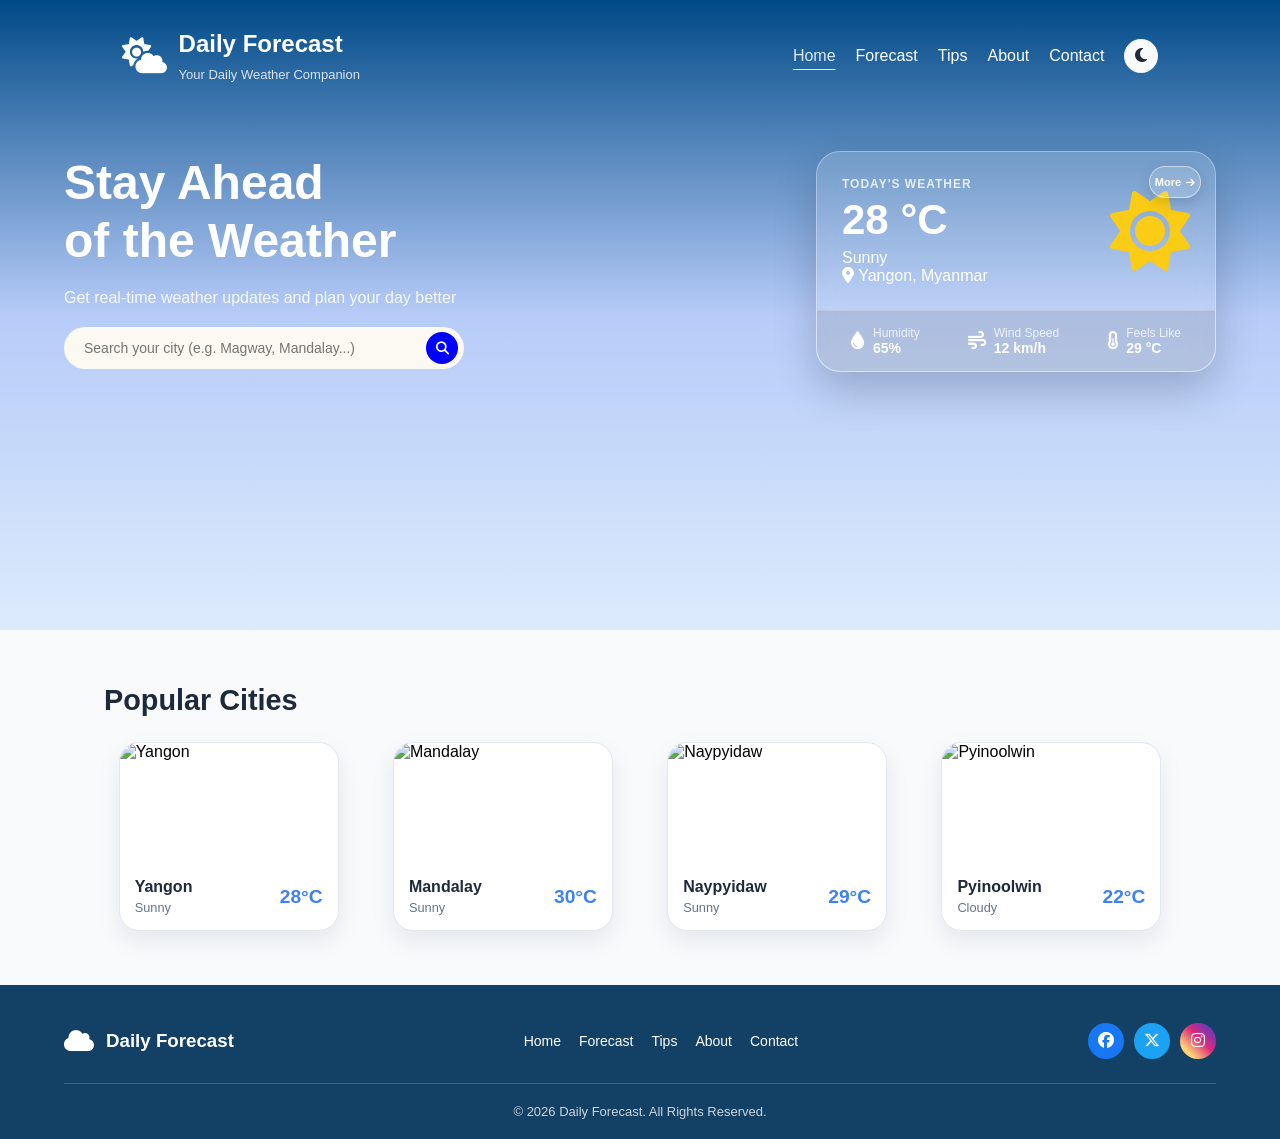
==== commit f8f0c210: "Update the main.js" ====
--- a/index.html
+++ b/index.html
@@ -1,167 +1,167 @@
-<!DOCTYPE html>
-<html lang="en">
-<head>
-    <meta charset="UTF-8">
-    <meta name="viewport" content="width=device-width, initial-scale=1.0">
-    <title>Daily Forecast</title>
-
-    <script>
-      (function() {
-        if (localStorage.getItem("theme") === "dark") {
-          document.documentElement.classList.add("dark");
-        }
-      })();
-    </script>
-
+<!DOCTYPE html>
+<html lang="en">
+<head>
+    <meta charset="UTF-8">
+    <meta name="viewport" content="width=device-width, initial-scale=1.0">
+    <title>Daily Forecast</title>
+
+    <script>
+      (function() {
+        if (localStorage.getItem("theme") === "dark") {
+          document.documentElement.classList.add("dark");
+        }
+      })();
+    </script>
+
     <link rel="stylesheet" href="Style/home.css">
     <link rel="stylesheet" href="Style/site-chrome.css">
-    <link rel="stylesheet" href="https://cdnjs.cloudflare.com/ajax/libs/font-awesome/6.5.1/css/all.min.css">
-</head>
-<body>
-    <div class="container">
-        <header>
-            <div class="logo">
-                <i class="fa-solid fa-cloud-sun"></i>
-                <div class="logo-text">
-                    <h2>Daily Forecast</h2>
-                    <p>Your Daily Weather Companion</p>
-                </div>
-            </div>
-            <nav>
-                <a href="index.html" id="select">Home</a>
-                <a href="forecast.html">Forecast</a>
-                <a href="tips.html">Tips</a>
-                <a href="about.html">About</a>
-                <a href="content.html">Contact</a>
-                <button type="button" aria-label="Toggle theme" onclick="Toggle()"><i id="theme-icon" class="fa-solid fa-moon"></i></button>
-            </nav>
-        </header>
-        <div class="content-box">
-            <div class="content">
-                <div class="content-text">
-                    <h1>Stay Ahead<br>of the Weather</h1>
-                    <p>Get real-time weather updates and plan your day better</p>
-                    
-                    <div class="search-box">
-                        <input type="text" name="search" id="cityInput" placeholder="Search your city (e.g. Magway, Mandalay...)" autocomplete="off">
-                        <button type="button" aria-label="Search" id="search"><i class="fa-solid fa-search"></i></button>
-                        <div id="dropdown" class="dropdown"></div>
-                        <button id="default image" style="display: none;"></button>
-                    </div>
-                </div>
-
-                <div class="weather-card">
-                    <div class="weather-card-detail">
-                        <div>
-                            <h4>TODAY'S WEATHER</h4>
-                            <h1 id="temp">28 °C</h1>
-                            <p id="condition">Sunny</p>
-                            <p id="city-name"><i class="fa-solid fa-location-dot"></i> Yangon, Myanmar</p>
-                        </div>
-                        
+    <link rel="stylesheet" href="https://cdnjs.cloudflare.com/ajax/libs/font-awesome/6.5.1/css/all.min.css">
+</head>
+<body>
+    <div class="container">
+        <header>
+            <div class="logo">
+                <i class="fa-solid fa-cloud-sun"></i>
+                <div class="logo-text">
+                    <h2>Daily Forecast</h2>
+                    <p>Your Daily Weather Companion</p>
+                </div>
+            </div>
+            <nav>
+                <a href="index.html" id="select">Home</a>
+                <a href="forecast.html">Forecast</a>
+                <a href="tips.html">Tips</a>
+                <a href="about.html">About</a>
+                <a href="content.html">Contact</a>
+                <button type="button" aria-label="Toggle theme" onclick="Toggle()"><i id="theme-icon" class="fa-solid fa-moon"></i></button>
+            </nav>
+        </header>
+        <div class="content-box">
+            <div class="content">
+                <div class="content-text">
+                    <h1>Stay Ahead<br>of the Weather</h1>
+                    <p>Get real-time weather updates and plan your day better</p>
+                    
+                    <div class="search-box">
+                        <input type="text" name="search" id="cityInput" placeholder="Search your city (e.g. Magway, Mandalay...)" autocomplete="off">
+                        <button type="button" aria-label="Search" id="search"><i class="fa-solid fa-search"></i></button>
+                        <div id="dropdown" class="dropdown"></div>
+                        <button id="default image" style="display: none;"></button>
+                    </div>
+                </div>
+
+                <div class="weather-card">
+                    <div class="weather-card-detail">
+                        <div>
+                            <h4>TODAY'S WEATHER</h4>
+                            <h1 id="temp">28 °C</h1>
+                            <p id="condition">Sunny</p>
+                            <p id="city-name"><i class="fa-solid fa-location-dot"></i> Yangon, Myanmar</p>
+                        </div>
+                        
                         <a href="forecast.html" id="forecast-link" aria-label="View more weather details" title="View more weather details">More <i class="fa-solid fa-arrow-right"></i></a>
-                        <i class="fa-solid fa-sun weather-icon"></i>
-                        
-                        
-                    </div>
-                    <div class="weather-condition">
-                        <div class="detail">
-                            <i class="fa-solid fa-droplet"></i>
-                            <div>
-                                <h4>Humidity</h4>
-                                <h3 id="humidity">65%</h3>
-                            </div>
-                        </div>
-                        <div class="detail">
-                            <i class="fa-solid fa-wind"></i>
-                            <div>
-                                <h4>Wind Speed</h4>
-                                <h3 id="wind-speed">12 km/h</h3>
-                            </div>
-                        </div>
-                        <div class="detail">
-                            <i class="fa-solid fa-temperature-half"></i>
-                            <div>
-                                <h4>Feels Like</h4>
-                                <h3 id="feels-like">29 °C</h3>    
-                            </div>
-                        </div>
-                    </div>
-                </div>
-            </div>    
-        </div>
-           
-    </div>
-
-    <section class="popular-city-weather-card">
-        <h2>Popular Cities</h2>
-        <div class="popular-city">
+                        <i class="fa-solid fa-sun weather-icon"></i>
+                        
+                        
+                    </div>
+                    <div class="weather-condition">
+                        <div class="detail">
+                            <i class="fa-solid fa-droplet"></i>
+                            <div>
+                                <h4>Humidity</h4>
+                                <h3 id="humidity">65%</h3>
+                            </div>
+                        </div>
+                        <div class="detail">
+                            <i class="fa-solid fa-wind"></i>
+                            <div>
+                                <h4>Wind Speed</h4>
+                                <h3 id="wind-speed">12 km/h</h3>
+                            </div>
+                        </div>
+                        <div class="detail">
+                            <i class="fa-solid fa-temperature-half"></i>
+                            <div>
+                                <h4>Feels Like</h4>
+                                <h3 id="feels-like">29 °C</h3>    
+                            </div>
+                        </div>
+                    </div>
+                </div>
+            </div>    
+        </div>
+           
+    </div>
+
+    <section class="popular-city-weather-card">
+        <h2>Popular Cities</h2>
+        <div class="popular-city">
             <div class="city" id="popular-yangon">
                 <img src="Style/images/yangon.png" alt="Yangon">
-                <div class="city-detail">
-                    <div>
-                        <h3>Yangon</h3>
-                        <p>Sunny</p>
-                    </div>
-                    <h1>28°C</h1>
-                </div>
-            </div>
+                <div class="city-detail">
+                    <div>
+                        <h3>Yangon</h3>
+                        <p>Sunny</p>
+                    </div>
+                    <h1>28°C</h1>
+                </div>
+            </div>
             <div class="city" id="popular-mandalay">
                 <img src="Style/images/mandalay.png" alt="Mandalay">
-                <div class="city-detail">
-                    <div>
-                        <h3>Mandalay</h3>
-                        <p>Sunny</p>
-                    </div>
-                    <h1>30°C</h1>
-                </div>
-            </div>
+                <div class="city-detail">
+                    <div>
+                        <h3>Mandalay</h3>
+                        <p>Sunny</p>
+                    </div>
+                    <h1>30°C</h1>
+                </div>
+            </div>
             <div class="city" id="popular-naypyidaw">
                 <img src="Style/images/naypyidaw.png" alt="Naypyidaw">
-                <div class="city-detail">
-                    <div>
-                        <h3>Naypyidaw</h3>
-                        <p>Sunny</p>
-                    </div>
-                    <h1>29°C</h1>
-                </div>
-            </div>
+                <div class="city-detail">
+                    <div>
+                        <h3>Naypyidaw</h3>
+                        <p>Sunny</p>
+                    </div>
+                    <h1>29°C</h1>
+                </div>
+            </div>
             <div class="city" id="popular-pyinoolwin">
                 <img src="Style/images/pyinoolwin.png" alt="Pyinoolwin">
-                <div class="city-detail">
-                    <div>
-                        <h3>Pyinoolwin</h3>
-                        <p>Cloudy</p>
-                    </div>
-                    <h1>22°C</h1>
-                </div>
-            </div>
-        </div>
-    </section>
-
-    <footer>
-        <div class="footer-content">
-            <div class="footer-brand">
-                <i class="fa-solid fa-cloud"></i>
-                <h3>Daily Forecast</h3>
-            </div>
-            <div class="footer-links">
-                <a href="index.html">Home</a>
-                <a href="forecast.html">Forecast</a>
-                <a href="tips.html">Tips</a>
-                <a href="about.html">About</a>
-                <a href="contact.html">Contact</a>
-            </div>
-            <div class="social-buttons">
-                <button type="button" aria-label="Facebook" id="facebook"><i class="fa-brands fa-facebook"></i></button>
-                <button type="button" aria-label="Twitter" id="twitter"><i class="fa-brands fa-x-twitter"></i></button>
-                <button type="button" aria-label="Instagram" id="instagram"><i class="fa-brands fa-instagram"></i></button>
-            </div>
-        </div>
-        <div class="footer-bottom">
-            <p>© 2026 Daily Forecast. All Rights Reserved.</p>
-        </div>
-    </footer>
-    <script src="main.js"></script>
-</body>
+                <div class="city-detail">
+                    <div>
+                        <h3>Pyinoolwin</h3>
+                        <p>Cloudy</p>
+                    </div>
+                    <h1>22°C</h1>
+                </div>
+            </div>
+        </div>
+    </section>
+
+    <footer>
+        <div class="footer-content">
+            <div class="footer-brand">
+                <i class="fa-solid fa-cloud"></i>
+                <h3>Daily Forecast</h3>
+            </div>
+            <div class="footer-links">
+                <a href="index.html">Home</a>
+                <a href="forecast.html">Forecast</a>
+                <a href="tips.html">Tips</a>
+                <a href="about.html">About</a>
+                <a href="contact.html">Contact</a>
+            </div>
+            <div class="social-buttons">
+                <button type="button" aria-label="Facebook" id="facebook"><i class="fa-brands fa-facebook"></i></button>
+                <button type="button" aria-label="Twitter" id="twitter"><i class="fa-brands fa-x-twitter"></i></button>
+                <button type="button" aria-label="Instagram" id="instagram"><i class="fa-brands fa-instagram"></i></button>
+            </div>
+        </div>
+        <div class="footer-bottom">
+            <p>© 2026 Daily Forecast. All Rights Reserved.</p>
+        </div>
+    </footer>
+    <script src="main.js"></script>
+</body>
 </html>
--- a/Style/home.css
+++ b/Style/home.css
@@ -681,81 +681,6 @@
 
     .dark body {
         background-color: #0b0f19;
-    }
-
-    /* ==========================================
-       2. App Header & Brand Styling
-       ========================================== */
-    header {
-        flex-direction: row !important; /* Keep logo and dark mode button aligned horizontally */
-        justify-content: space-between !important;
-        align-items: center !important;
-        padding: 16px 20px !important;
-        backdrop-filter: blur(12px);
-        -webkit-backdrop-filter: blur(12px);
-    }
-
-    .logo {
-        gap: 8px !important;
-    }
-
-    .logo i {
-        font-size: 28px !important;
-    }
-
-    .logo-text h2 {
-        font-size: 18px !important;
-    }
-
-    .logo-text p {
-        display: none; /* Hide subtitle on mobile to save precious vertical space */
-    }
-
-    /* Transform navigation links into a clean, modern scrollable tab bar */
-    header nav {
-        display: grid !important;
-        grid-template-columns: repeat(4, 1fr);
-        text-align: center;
-        width: 100% !important;
-        overflow-x: auto;
-        white-space: nowrap;
-        gap: 16px !important;
-        margin-top: 12px !important;
-        padding: 4px 0 8px 0;
-        scrollbar-width: none; /* Hide scrollbars */
-    }
-    
-    header nav::-webkit-scrollbar {
-        display: none;
-    }
-
-    header nav a {
-        width: auto !important;
-        padding: 6px 16px !important;
-        background: rgba(255, 255, 255, 0.15);
-        border-radius: 20px;
-        border-bottom: none !important;
-        font-size: 14px !important;
-        font-weight: 500;
-    }
-
-    header nav a:nth-child(5){
-        grid-column: 1 / span 4;
-        justify-self: center;
-        width: 50%;
-    }
-
-    header nav a#select {
-        background: #2563eb !important;
-        color: white !important;
-        text-decoration: none !important;
-    }
-
-    header nav button {
-        margin-top: 0 !important;
-        position: absolute;
-        right: 20px;
-        top: 16px;
     }
 
     /* ==========================================
@@ -1009,3 +934,27 @@
 @media (max-width: 600px) {
     #forecast-link { top: 12px; right: 12px; min-width: 48px; height: 30px; }
 }
+
+/* Home page visual refresh — keeps all existing weather data and images. */
+.popular-city-weather-card {
+    max-width: 1200px;
+    margin: 0 auto;
+    padding: 54px 5%;
+}
+
+.popular-city-weather-card h2 { font-size: clamp(1.45rem, 3vw, 1.8rem); }
+.weather-card {
+    border: 1px solid rgba(255, 255, 255, .34);
+    box-shadow: 0 18px 42px rgba(15, 23, 42, .22);
+}
+.city {
+    border-radius: 20px;
+    border-color: #e2e8f0;
+    box-shadow: 0 10px 24px rgba(15, 23, 42, .08);
+}
+.city:hover { box-shadow: 0 16px 30px rgba(15, 23, 42, .15); }
+
+@media (max-width: 768px) {
+    .popular-city-weather-card { padding: 34px 16px; }
+    .popular-city-weather-card h2 { margin-bottom: 18px; }
+}
--- a/Style/site-chrome.css
+++ b/Style/site-chrome.css
@@ -41,18 +41,82 @@
 .social-buttons button { width: 36px; height: 36px; border: 0; border-radius: 50%; color: #fff; cursor: pointer; font-size: 16px; }
 .footer-bottom { padding-top: 20px; text-align: center; color: rgba(255,255,255,.78); font-size: 13px; }
 
-@media (max-width: 760px) {
-    header { padding: 20px 6%; justify-content: center; text-align: left; }
-    header nav { justify-content: center; gap: 13px 18px; }
-    footer { padding: 32px 6% 24px; }
-    .footer-content { justify-content: center; text-align: center; }
+/* Shared Android header: matches the final About page layout on every page. */
+@media (max-width: 768px) {
+    body > header,
+    .container > header {
+        position: relative;
+        width: 100% !important;
+        padding: 16px 20px !important;
+        display: flex !important;
+        flex-direction: row !important;
+        flex-wrap: wrap !important;
+        align-items: center !important;
+        justify-content: space-between !important;
+        gap: 20px !important;
+        backdrop-filter: blur(12px);
+        -webkit-backdrop-filter: blur(12px);
+    }
+
+    .logo { gap: 8px !important; min-height: 32px; }
+    .logo > i { font-size: 28px !important; }
+    .logo-text h2 { font-size: 18px !important; }
+    .logo-text p { display: none; }
+
+    body > header nav,
+    .container > header nav {
+        display: grid !important;
+        flex: 0 0 100%;
+        grid-template-columns: repeat(4, minmax(0, 1fr));
+        width: 100% !important;
+        gap: 10px 16px !important;
+        margin-top: 12px !important;
+        padding: 4px 0 8px;
+        overflow-x: auto;
+        text-align: center;
+        white-space: nowrap;
+        scrollbar-width: none;
+    }
+    header nav::-webkit-scrollbar { display: none; }
+
+    body > header nav a,
+    .container > header nav a {
+        min-width: 0;
+        padding: 6px 16px !important;
+        border-radius: 20px;
+        background: rgba(255, 255, 255, .15);
+        border-bottom: 0 !important;
+        font-size: 14px !important;
+        font-weight: 500;
+        line-height: 1.2;
+        text-decoration: none !important;
+    }
+    header nav a:nth-child(5) { grid-column: 1 / span 4; justify-self: center; width: 50%; }
+    header nav a#select { color: #fff !important; background: #2563eb !important; }
+
+    body > header nav button,
+    .container > header nav button {
+        position: absolute;
+        top: 16px;
+        right: 20px;
+        width: 32px;
+        height: 32px;
+        margin: 0 !important;
+    }
+
+    footer { padding: 32px 16px 24px !important; }
+    .footer-content { flex-direction: column; justify-content: center; gap: 20px; text-align: center; }
     .footer-brand, .footer-links, .social-buttons { justify-content: center; }
+    .footer-links { gap: 16px !important; }
 }
 
 @media (max-width: 390px) {
-    .logo > i { font-size: 31px; }
-    .logo-text h2 { font-size: 21px; }
-    header nav { gap: 11px 14px; }
-    header nav a { font-size: 14px; }
-    .footer-links { gap: 12px; }
+    body > header,
+    .container > header { padding-inline: 14px !important; }
+    body > header nav,
+    .container > header nav { column-gap: 10px !important; }
+    body > header nav a,
+    .container > header nav a { padding-inline: 8px !important; font-size: 13px !important; }
+    body > header nav button,
+    .container > header nav button { right: 14px; }
 }
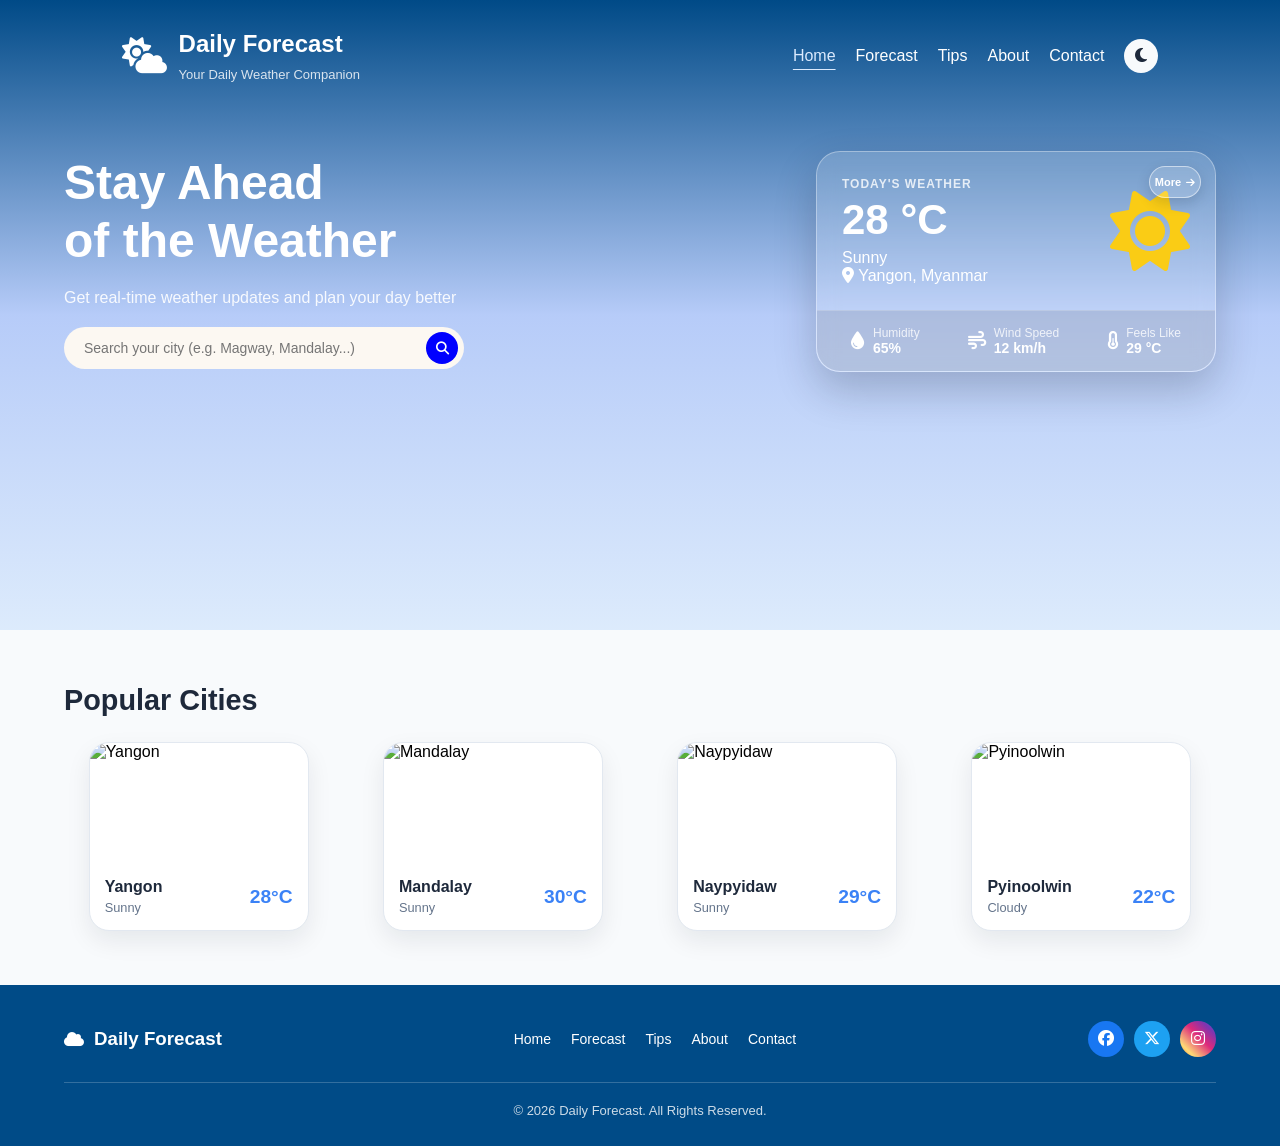
==== commit be4f7034: "Website update whole file" ====
--- a/index.html
+++ b/index.html
@@ -32,7 +32,7 @@
                 <a href="forecast.html">Forecast</a>
                 <a href="tips.html">Tips</a>
                 <a href="about.html">About</a>
-                <a href="content.html">Contact</a>
+                <a href="contact.html">Contact</a>
                 <button type="button" aria-label="Toggle theme" onclick="Toggle()"><i id="theme-icon" class="fa-solid fa-moon"></i></button>
             </nav>
         </header>
--- a/Style/home.css
+++ b/Style/home.css
@@ -1,3 +1,4 @@
+/* === Reset & Base: START === */
 * {
     margin: 0;
     padding: 0;
@@ -11,10 +12,13 @@
     background-color: #f8fafc;
 }
 
+/* === Reset & Base: END === */
+
 /* ==========================================================================
-   Full Color Dark Mode Overrides
-   ========================================================================== */
+    Full Color Dark Mode Overrides
+    ========================================================================== */
 .dark body{
+/* === Dark Mode: START === */
     background-color: #0f172a;
 }
 
@@ -77,10 +81,10 @@
 .dark .search-dropdown li span.admin-region {
     color: #94a3b8;
 }
-
-.dark footer {
-    background-color: #0f172a;
-}
+/* === Dark Mode: END === */
+
+/* footer color moved to site-chrome.css for consistent behavior across pages */
+/* === Header & Hero: START === */
 /* Header & Hero Section */
 .container {
     width: 100%;
@@ -296,9 +300,9 @@
 }
 
 /* Weather Card */
-.weather-card {
-    position: relative;
-    width: 100%;
+.weather-card {
+    position: relative;
+    width: 100%;
     max-width: 400px;
     background: rgba(255, 255, 255, 0.15);
     backdrop-filter: blur(10px);
@@ -382,7 +386,10 @@
 
 /* Popular Cities Section */
 .popular-city-weather-card {
+    width: 100%;
+    box-sizing: border-box;
     padding: 50px 5%;
+    margin: 0;
 }
 
 .popular-city-weather-card h2 {
@@ -449,185 +456,6 @@
     font-size: 1.2rem;
     font-weight: 600;
     color: #3b82f6;
-}
-
-/* Footer Section */
-footer {
-    background-color: #004b87;
-    color: white;
-    padding: 40px 5% 20px 5%;
-}
-
-.footer-content {
-    display: flex;
-    justify-content: space-between;
-    align-items: center;
-    flex-wrap: wrap;
-    gap: 20px;
-    padding-bottom: 25px;
-    border-bottom: 1px solid rgba(255, 255, 255, 0.2);
-}
-
-.footer-brand {
-    display: flex;
-    align-items: center;
-    gap: 10px;
-}
-
-.footer-links {
-    display: flex;
-    gap: 20px;
-    flex-wrap: wrap;
-}
-
-.footer-links a {
-    color: white;
-    text-decoration: none;
-    font-size: 14px;
-}
-
-.footer-links a:hover {
-    text-decoration: underline;
-}
-
-.social-buttons {
-    display: flex;
-    gap: 10px;
-}
-
-.social-buttons button {
-    width: 36px;
-    height: 36px;
-    border-radius: 50%;
-    border: none;
-    color: white;
-    cursor: pointer;
-    font-size: 16px;
-    transition: background 0.3s;
-}
-
-/* Social day color */
-.social-buttons #facebook{
-    background-color: #1877f2;
-}
-
-.social-buttons #facebook:hover{
-    background-color: #166fe5;
-}
-
-.social-buttons #facebook:active{
-    background-color: #0f65d8;
-}
-
-.social-buttons #twitter{
-    background-color: #1da1f2;
-}
-
-.social-buttons #twitter:hover{
-    background-color: #1a94de;
-}
-
-.social-buttons #twitter:active{
-    background-color: #177fc2;
-}
-
-.social-buttons #instagram{
-    background: linear-gradient(
-        45deg,
-        #f58529 0%,
-        #feda77 20%,
-        #dd2a7b 55%,
-        #8134af 80%,
-        #515bd4 100%
-    );
-}
-
-.social-buttons #instagram:hover{
-    background: linear-gradient(
-        45deg,
-        #e67a1e 0%,
-        #f9d85e 20%,
-        #c9266e 55%,
-        #722c9b 80%,
-        #4652c6 100%
-    );
-}
-
-.social-buttons #instagram:active{
-    background: linear-gradient(
-        45deg,
-        #cc6b18 0%,
-        #efc94e 20%,
-        #b51f61 55%,
-        #612588 80%,
-        #3945b3 100%
-    );
-}
-
-/* Social dark color */
-.dark .social-buttons #facebook{
-    background-color: #145dbf;
-}
-
-.dark .social-buttons #facebook:hover{
-    background-color: #1667cf;
-}
-
-.dark .social-buttons #facebook:active{
-    background-color: #0f53a8;
-}
-
-.dark .social-buttons #twitter{
-    background-color: #0d8bd9;
-}
-
-.dark .social-buttons #twitter:hover{
-    background-color: #1499eb;
-}
-
-.dark .social-buttons #twitter:active{
-    background-color: #0b78be;
-}
-
-.dark .social-buttons #instagram{
-    background: linear-gradient(
-        45deg,
-        #d96b1d 0%,
-        #e8b64a 20%,
-        #b81f63 55%,
-        #62278c 80%,
-        #3948b7 100%
-    );
-}
-
-.dark .social-buttons #instagram:hover{
-    background: linear-gradient(
-        45deg,
-        #e37722 0%,
-        #f0c55a 20%,
-        #c6246b 55%,
-        #b62e98 80%,
-        #4353c5 100%
-    );
-}
-
-.dark .social-buttons #instagram:active{
-    background: linear-gradient(
-        45deg,
-        #c05d17 0%,
-        #d8a73e 20%,
-        #9f1956 55%,
-        #551f79 80%,
-        #3040a8 100%
-    );
-}
-
-/* End */
-.footer-bottom {
-    text-align: center;
-    padding-top: 20px;
-    font-size: 13px;
-    color: rgba(255, 255, 255, 0.8);
 }
 /* Autocomplete Dropdown Styles */
 .search-box {
@@ -670,6 +498,7 @@
 }
 
 /* Responsive Breakpoints */
+/* === Header & Hero: END === */
 @media (max-width: 768px) {
     /* ==========================================
        1. Global Mobile Reset & Body Controls
@@ -892,69 +721,70 @@
         text-align: center !important;
     }
 
-    .footer-links {
-        justify-content: center;
-        gap: 16px !important;
-    }
-}
-
-/* Forecast action in the home weather card */
-#forecast-link {
-    position: absolute;
-    top: 14px;
-    right: 14px;
-    min-width: 52px;
-    height: 32px;
-    display: inline-flex;
-    align-items: center;
-    justify-content: center;
-    gap: 5px;
-    margin: 0;
-    padding: 0;
-    border: 1px solid rgba(255,255,255,.52);
-    border-radius: 999px;
-    color: #fff;
-    background: rgba(255,255,255,.16);
-    box-shadow: 0 5px 14px rgba(15,23,42,.16);
-    font-size: 11px;
-    font-weight: 700;
-    text-decoration: none;
-    white-space: nowrap;
-    transition: transform .2s ease, background .2s ease, box-shadow .2s ease;
-}
-#forecast-link:hover {
-    color: #0f3f74;
-    background: #fff;
-    box-shadow: 0 8px 18px rgba(15,23,42,.24);
-    transform: translateY(-2px);
-}
-#forecast-link i { font-size: 10px; transition: transform .2s ease; }
-#forecast-link:hover i { transform: translateX(3px); }
-
-@media (max-width: 600px) {
-    #forecast-link { top: 12px; right: 12px; min-width: 48px; height: 30px; }
-}
-
-/* Home page visual refresh — keeps all existing weather data and images. */
-.popular-city-weather-card {
-    max-width: 1200px;
-    margin: 0 auto;
-    padding: 54px 5%;
-}
-
-.popular-city-weather-card h2 { font-size: clamp(1.45rem, 3vw, 1.8rem); }
-.weather-card {
-    border: 1px solid rgba(255, 255, 255, .34);
-    box-shadow: 0 18px 42px rgba(15, 23, 42, .22);
-}
-.city {
-    border-radius: 20px;
-    border-color: #e2e8f0;
-    box-shadow: 0 10px 24px rgba(15, 23, 42, .08);
-}
-.city:hover { box-shadow: 0 16px 30px rgba(15, 23, 42, .15); }
-
-@media (max-width: 768px) {
-    .popular-city-weather-card { padding: 34px 16px; }
-    .popular-city-weather-card h2 { margin-bottom: 18px; }
-}
+    .footer-links {
+        justify-content: center;
+        gap: 16px !important;
+    }
+}
+
+/* Forecast action in the home weather card */
+#forecast-link {
+    position: absolute;
+    top: 14px;
+    right: 14px;
+    min-width: 52px;
+    height: 32px;
+    display: inline-flex;
+    align-items: center;
+    justify-content: center;
+    gap: 5px;
+    margin: 0;
+    padding: 0;
+    border: 1px solid rgba(255,255,255,.52);
+    border-radius: 999px;
+    color: #fff;
+    background: rgba(255,255,255,.16);
+    box-shadow: 0 5px 14px rgba(15,23,42,.16);
+    font-size: 11px;
+    font-weight: 700;
+    text-decoration: none;
+    white-space: nowrap;
+    transition: transform .2s ease, background .2s ease, box-shadow .2s ease;
+}
+#forecast-link:hover {
+    color: #0f3f74;
+    background: #fff;
+    box-shadow: 0 8px 18px rgba(15,23,42,.24);
+    transform: translateY(-2px);
+}
+#forecast-link i { font-size: 10px; transition: transform .2s ease; }
+#forecast-link:hover i { transform: translateX(3px); }
+
+@media (max-width: 600px) {
+    #forecast-link { top: 12px; right: 12px; min-width: 48px; height: 30px; }
+}
+
+/* Home page visual refresh — keeps all existing weather data and images. */
+.popular-city-weather-card {
+    width: 100%;
+    box-sizing: border-box;
+    margin: 0;
+    padding: 54px 5%;
+}
+
+.popular-city-weather-card h2 { font-size: clamp(1.45rem, 3vw, 1.8rem); }
+.weather-card {
+    border: 1px solid rgba(255, 255, 255, .34);
+    box-shadow: 0 18px 42px rgba(15, 23, 42, .22);
+}
+.city {
+    border-radius: 20px;
+    border-color: #e2e8f0;
+    box-shadow: 0 10px 24px rgba(15, 23, 42, .08);
+}
+.city:hover { box-shadow: 0 16px 30px rgba(15, 23, 42, .15); }
+
+@media (max-width: 768px) {
+    .popular-city-weather-card { padding: 34px 16px; }
+    .popular-city-weather-card h2 { margin-bottom: 18px; }
+}
--- a/Style/site-chrome.css
+++ b/Style/site-chrome.css
@@ -1,4 +1,4 @@
-/* Shared navigation and footer styling for every Daily Forecast page. */
+/* === Header & Nav: START === */
 header {
     width: min(1200px, 100%);
     margin: 0 auto;
@@ -10,36 +10,241 @@
     line-height: 1.6;
 }
 
-.logo { display: flex; align-items: center; gap: 12px; }
-.logo > i { color: #fff; font-size: 36px; }
-.logo-text h2 { color: #fff; font-size: 24px; }
-.logo-text p { margin-top: 2px; color: rgba(255,255,255,.82); font-size: 13px; }
-
-header nav { display: flex; align-items: center; justify-content: flex-end; flex-wrap: wrap; gap: 20px; }
-header nav a { color: #fff; font-size: 16px; text-decoration: none; transition: color .2s ease; }
-header nav a:hover, header nav a#select { color: #dbeafe; text-decoration: underline; text-underline-offset: 8px; }
+.logo-text p { 
+    margin-top: 2px; 
+    color: rgba(255,255,255,.82); 
+    font-size: 13px; 
+}
+
+header nav { 
+    display: flex; 
+    align-items: center; 
+    justify-content: flex-end; 
+    flex-wrap: wrap; 
+    gap: 20px; 
+}
+
+header nav a { 
+    color: #fff; 
+    font-size: 16px; 
+    text-decoration: none; 
+    transition: color .2s ease; 
+}
+
+header nav a:hover, header nav a#select { 
+    color: #dbeafe; 
+    text-decoration: underline; 
+    text-underline-offset: 8px; 
+}
+
 header nav button {
-    width: 34px; height: 34px; border: 0; border-radius: 50%; cursor: pointer;
-    color: #1e293b; background: #f8fafc; font-size: 16px; transition: transform .2s ease, background .2s ease;
-}
-header nav button:hover { transform: translateY(-2px); background: #dbeafe; }
-.dark header nav button { color: #fff; background: #334155; }
-
-footer { width: 100%; margin-top: auto; padding: 38px 5% 20px; color: #fff; background: rgba(0,48,88,.92); }
-.dark footer { background: #0f172a; }
+    width: 34px; 
+    height: 34px; 
+    border: 0; 
+    border-radius: 50%; 
+    cursor: pointer;
+    color: #1e293b; 
+    background: #f8fafc; 
+    font-size: 16px; 
+    transition: transform .2s ease, background .2s ease;
+}
+
+header nav button:hover { 
+    transform: translateY(-2px); 
+    background: #dbeafe; 
+}
+
+.dark header nav button { 
+    color: #fff; 
+    background: #334155; 
+}
+
+/* === Header & Nav: END === */
+
+/* === Footer: START === */
+footer {
+    width: 100%;
+    margin-top: auto;
+    background-color: #004b87;
+    color: white;
+    padding: 36px 5% 28px;
+    min-height: 96px;
+}
+
 .footer-content {
-    width: min(1200px, 100%); margin: auto; padding-bottom: 24px;
-    display: flex; align-items: center; justify-content: space-between; flex-wrap: wrap; gap: 20px;
-    border-bottom: 1px solid rgba(255,255,255,.2);
-}
-.footer-brand { display: flex; align-items: center; gap: 12px; }
-.footer-brand > i { font-size: 24px; }
-.footer-links { display: flex; flex-wrap: wrap; gap: 18px; }
-.footer-links a { color: #fff; font-size: 14px; text-decoration: none; }
-.footer-links a:hover { text-decoration: underline; }
-.social-buttons { display: flex; gap: 10px; }
-.social-buttons button { width: 36px; height: 36px; border: 0; border-radius: 50%; color: #fff; cursor: pointer; font-size: 16px; }
-.footer-bottom { padding-top: 20px; text-align: center; color: rgba(255,255,255,.78); font-size: 13px; }
+    display: flex;
+    justify-content: space-between;
+    align-items: center;
+    flex-wrap: wrap;
+    gap: 20px;
+    padding-bottom: 25px;
+    border-bottom: 1px solid rgba(255, 255, 255, 0.2);
+}
+
+.footer-brand {
+    display: flex;
+    align-items: center;
+    gap: 10px;
+}
+
+.footer-links {
+    display: flex;
+    gap: 20px;
+    flex-wrap: wrap;
+}
+
+.footer-links a {
+    color: white;
+    text-decoration: none;
+    font-size: 14px;
+}
+
+.footer-links a:hover {
+    text-decoration: underline;
+}
+
+.social-buttons {
+    display: flex;
+    gap: 10px;
+}
+
+.social-buttons button {
+    width: 36px;
+    height: 36px;
+    border-radius: 50%;
+    border: none;
+    color: white;
+    cursor: pointer;
+    font-size: 16px;
+    transition: background 0.3s;
+}
+
+/* Social day color */
+.social-buttons #facebook{
+    background-color: #1877f2;
+}
+
+.social-buttons #facebook:hover{
+    background-color: #166fe5;
+}
+
+.social-buttons #facebook:active{
+    background-color: #0f65d8;
+}
+
+.social-buttons #twitter{
+    background-color: #1da1f2;
+}
+
+.social-buttons #twitter:hover{
+    background-color: #1a94de;
+}
+
+.social-buttons #twitter:active{
+    background-color: #177fc2;
+}
+
+.social-buttons #instagram{
+    background: linear-gradient(
+        45deg,
+        #f58529 0%,
+        #feda77 20%,
+        #dd2a7b 55%,
+        #8134af 80%,
+        #515bd4 100%
+    );
+}
+
+.social-buttons #instagram:hover{
+    background: linear-gradient(
+        45deg,
+        #e67a1e 0%,
+        #f9d85e 20%,
+        #c9266e 55%,
+        #722c9b 80%,
+        #4652c6 100%
+    );
+}
+
+.social-buttons #instagram:active{
+    background: linear-gradient(
+        45deg,
+        #cc6b18 0%,
+        #efc94e 20%,
+        #b51f61 55%,
+        #612588 80%,
+        #3945b3 100%
+    );
+}
+
+/* Social dark color */
+.dark .social-buttons #facebook{
+    background-color: #145dbf;
+}
+
+.dark .social-buttons #facebook:hover{
+    background-color: #1667cf;
+}
+
+.dark .social-buttons #facebook:active{
+    background-color: #0f53a8;
+}
+
+.dark .social-buttons #twitter{
+    background-color: #0d8bd9;
+}
+
+.dark .social-buttons #twitter:hover{
+    background-color: #1499eb;
+}
+
+.dark .social-buttons #twitter:active{
+    background-color: #0b78be;
+}
+
+.dark .social-buttons #instagram{
+    background: linear-gradient(
+        45deg,
+        #d96b1d 0%,
+        #e8b64a 20%,
+        #b81f63 55%,
+        #62278c 80%,
+        #3948b7 100%
+    );
+}
+
+.dark .social-buttons #instagram:hover{
+    background: linear-gradient(
+        45deg,
+        #e37722 0%,
+        #f0c55a 20%,
+        #c6246b 55%,
+        #b62e98 80%,
+        #4353c5 100%
+    );
+}
+
+.dark .social-buttons #instagram:active{
+    background: linear-gradient(
+        45deg,
+        #c05d17 0%,
+        #d8a73e 20%,
+        #9f1956 55%,
+        #551f79 80%,
+        #3040a8 100%
+    );
+}
+.dark footer {
+    /* === Dark Footer: START === */
+    background-color: #0f172a;
+}
+/* === Dark Footer: END === */
+.footer-bottom {
+    text-align: center;
+    padding-top: 20px;
+    font-size: 13px;
+    color: rgba(255, 255, 255, 0.8);
+}
 
 /* Shared Android header: matches the final About page layout on every page. */
 @media (max-width: 768px) {
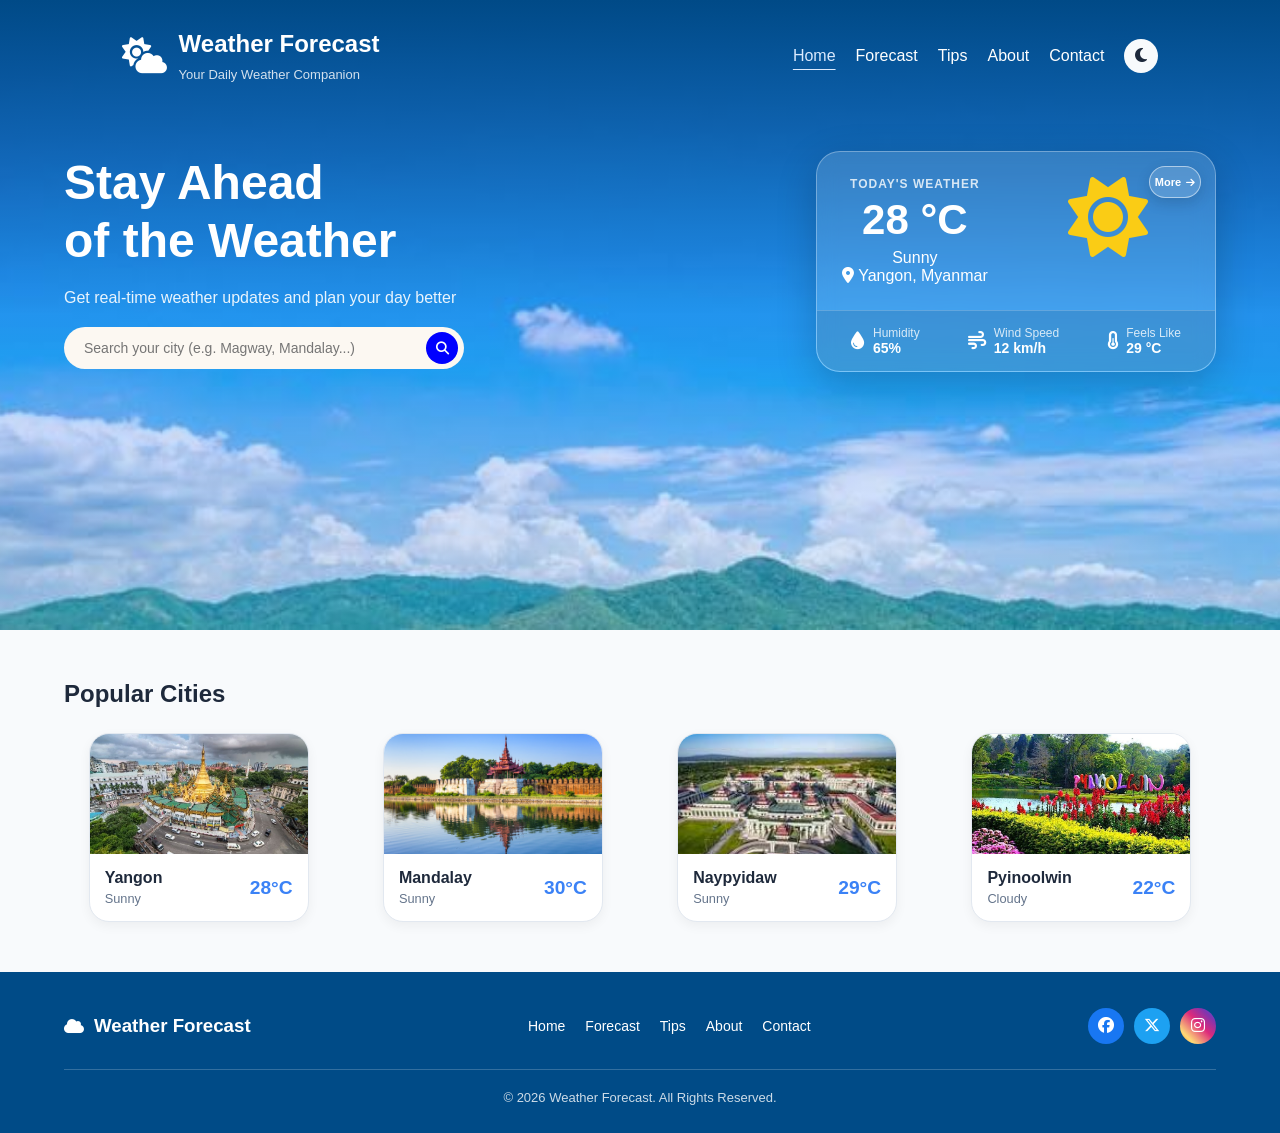
==== commit 3f3c9932: "Update Whole Project and add Extra photo" ====
--- a/index.html
+++ b/index.html
@@ -3,7 +3,7 @@
 <head>
     <meta charset="UTF-8">
     <meta name="viewport" content="width=device-width, initial-scale=1.0">
-    <title>Daily Forecast</title>
+    <title>Weather Forecast</title>
 
     <script>
       (function() {
@@ -23,7 +23,7 @@
             <div class="logo">
                 <i class="fa-solid fa-cloud-sun"></i>
                 <div class="logo-text">
-                    <h2>Daily Forecast</h2>
+                    <h2>Weather Forecast</h2>
                     <p>Your Daily Weather Companion</p>
                 </div>
             </div>
@@ -46,7 +46,6 @@
                         <input type="text" name="search" id="cityInput" placeholder="Search your city (e.g. Magway, Mandalay...)" autocomplete="off">
                         <button type="button" aria-label="Search" id="search"><i class="fa-solid fa-search"></i></button>
                         <div id="dropdown" class="dropdown"></div>
-                        <button id="default image" style="display: none;"></button>
                     </div>
                 </div>
 
@@ -61,8 +60,6 @@
                         
                         <a href="forecast.html" id="forecast-link" aria-label="View more weather details" title="View more weather details">More <i class="fa-solid fa-arrow-right"></i></a>
                         <i class="fa-solid fa-sun weather-icon"></i>
-                        
-                        
                     </div>
                     <div class="weather-condition">
                         <div class="detail">
@@ -143,7 +140,7 @@
         <div class="footer-content">
             <div class="footer-brand">
                 <i class="fa-solid fa-cloud"></i>
-                <h3>Daily Forecast</h3>
+                <h3>Weather Forecast</h3>
             </div>
             <div class="footer-links">
                 <a href="index.html">Home</a>
@@ -159,9 +156,9 @@
             </div>
         </div>
         <div class="footer-bottom">
-            <p>© 2026 Daily Forecast. All Rights Reserved.</p>
+            <p>© 2026 Weather Forecast. All Rights Reserved.</p>
         </div>
     </footer>
     <script src="main.js"></script>
 </body>
-</html>
+</html>
--- a/Style/home.css
+++ b/Style/home.css
@@ -1,3 +1,4 @@
+/* Regular styles */
 /* === Reset & Base: START === */
 * {
     margin: 0;
@@ -13,75 +14,6 @@
 }
 
 /* === Reset & Base: END === */
-
-/* ==========================================================================
-    Full Color Dark Mode Overrides
-    ========================================================================== */
-.dark body{
-/* === Dark Mode: START === */
-    background-color: #0f172a;
-}
-
-.dark .container {
-    background: linear-gradient(rgba(15, 23, 42, 0.6), rgba(15, 23, 42, 0.6)), url("images/images.png");
-    background-repeat: no-repeat;
-    background-position: center;
-    background-size: 100% 100%;
-}
-
-.dark .popular-city-weather-card {
-    background: linear-gradient(to bottom, #0f172a, #1e293b, #334155);
-}
-
-.dark .popular-city-weather-card h2 {
-    color: #f8fafc;
-}
-
-.dark .city {
-    background-color: #1e293b;
-    border-color: #334155;
-    box-shadow: 0 4px 12px rgba(0, 0, 0, 0.3);
-}
-
-.dark .city-detail h3 {
-    color: #f8fafc;
-}
-
-.dark .city-detail p {
-    color: #94a3b8;
-}
-
-.dark .city-detail h1 {
-    color: #38bdf8;
-}
-
-.dark .search-box input[type="text"] {
-    background-color: #1e293b;
-    color: #f8fafc;
-    border: 1px solid #334155;
-}
-
-.dark .search-box input[type="text"]::placeholder {
-    color: #94a3b8;
-}
-
-.dark .search-dropdown {
-    background: #1e293b;
-    border: 1px solid #334155;
-}
-
-.dark .search-dropdown li {
-    color: #f8fafc;
-}
-
-.dark .search-dropdown li:hover {
-    background-color: #334155;
-}
-
-.dark .search-dropdown li span.admin-region {
-    color: #94a3b8;
-}
-/* === Dark Mode: END === */
 
 /* footer color moved to site-chrome.css for consistent behavior across pages */
 /* === Header & Hero: START === */
@@ -181,21 +113,6 @@
     color: #ffffff;            /* White icon when active */
 }
 
-/* Dark Mode Overrides */
-.dark header nav button {
-    background-color: #374151; /* Dark Normal */
-    color: #ffffff;            /* White icon for dark mode */
-}
-
-.dark header nav button:hover {
-    background-color: #4b5563; /* Dark Hover */
-}
-
-.dark header nav button:active {
-    background-color: #2563eb; /* Dark Active */
-    color: #ffffff;
-}
-
 /* Main Hero Content */
 .content {
     display: flex;
@@ -262,17 +179,8 @@
     border-bottom: 1px solid rgba(0, 0, 0, 0.5);
     border-radius: 21px;
 }
-.dark .dropdown div {
-    background-color: #1e293b;
-    color: white;
-    border-bottom: 1px solid rgba(255, 255, 255, 0.5);
-}
-
 .dropdown div:hover {
     background: #eeeeee;
-}
-.dark .dropdown div:hover {
-    background: #111111;
 }
 
 .search-box button {
@@ -314,24 +222,18 @@
     overflow: hidden;
 }
 
-.weather-card-detail {
+.weather-card-detail{
     padding: 25px;
     display: flex;
-    justify-content: space-between;
-    align-items: center;
+    flex-direction: row;
+    gap: 80px;
+    text-align: center;
 }
 
 .weather-card-detail h4 {
     font-size: 12px;
     letter-spacing: 1px;
     opacity: 0.8;
-}
-
-.weather-card-details{
-    display: flex;
-    flex-direction: column;
-    gap: 18px;
-    text-align: center;
 }
 
 .weather-card-detail a{
@@ -497,236 +399,6 @@
     margin-left: 6px;
 }
 
-/* Responsive Breakpoints */
-/* === Header & Hero: END === */
-@media (max-width: 768px) {
-    /* ==========================================
-       1. Global Mobile Reset & Body Controls
-       ========================================== */
-    body {
-        font-family: -apple-system, BlinkMacSystemFont, "Segoe UI", Roboto, Helvetica, Arial, sans-serif;
-        background-color: #f1f5f9;
-    }
-
-    .dark body {
-        background-color: #0b0f19;
-    }
-
-    /* ==========================================
-       3. Main Hero & Dynamic Content Wrapper
-       ========================================== */
-    .container {
-        min-height: auto !important;
-        padding: 0 0 32px 0 !important;
-        background-size: cover !important;
-        background-position: center bottom !important;
-
-    }
-
-    .content {
-        flex-direction: column !important;
-        gap: 24px !important;
-        margin-top: 20px !important;
-    }
-
-    .content-text {
-        text-align: center !important;
-        width: 100%;
-    }
-
-    .content-text h1 {
-        font-size: 28px !important;
-        font-weight: 800;
-    }
-
-    .content-text p {
-        padding: 8px 0 16px 0 !important;
-        font-size: 14px !important;
-    }
-
-    /* Mobile Search Bar Styling */
-    .search-box {
-        margin: 0 auto !important;
-        max-width: 100% !important;
-        box-shadow: 0 4px 12px rgba(0, 0, 0, 0.1);
-        border-radius: 24px;
-    }
-
-    .search-box input[type="text"] {
-        height: 46px !important;
-        font-size: 15px !important;
-    }
-
-    .search-dropdown {
-        border-radius: 16px !important;
-        box-shadow: 0 10px 25px rgba(0,0,0,0.2) !important;
-    }
-
-    /* ==========================================
-       4. App-Style Weather Dashboard Cards
-       ========================================== */
-    .weather-card {
-        max-width: 100% !important;
-        border-radius: 24px !important;
-        background: rgba(255, 255, 255, 0.18) !important;
-        box-shadow: 0 8px 32px rgba(0, 0, 0, 0.15) !important;
-    }
-
-    .content-box{
-        padding: 0 16px 32px 16px;
-    }
-    .weather-card-detail {
-        padding: 20px !important;
-    }
-
-    .weather-card-detail h1 {
-        font-size: 48px !important;
-    }
-
-    .weather-icon {
-        font-size: 64px !important;
-    }
-
-    .weather-condition {
-        display: grid !important;
-        grid-template-columns: repeat(3, 1fr);
-        padding: 16px 8px !important;
-        gap: 8px;
-    }
-
-    .detail {
-        flex-direction: column !important;
-        text-align: center;
-        gap: 4px !important;
-    }
-
-    .detail i {
-        font-size: 20px !important;
-        color: #38bdf8;
-    }
-
-    /* Glassmorphism for Search Results Screen (Forecast.html) */
-    .search-result {
-        flex-direction: column !important;
-        padding: 24px 16px !important;
-        border-radius: 24px !important;
-        background: linear-gradient(135deg, rgba(255, 255, 255, 0.85), rgba(248, 250, 252, 0.7)) !important;
-        backdrop-filter: blur(16px);
-        -webkit-backdrop-filter: blur(16px);
-        border: 1px solid rgba(255, 255, 255, 0.5) !important;
-    }
-
-    .dark .search-result {
-        background: linear-gradient(135deg, rgba(30, 41, 59, 0.85), rgba(15, 23, 42, 0.7)) !important;
-        border: 1px solid rgba(255, 255, 255, 0.05) !important;
-    }
-
-    .search-result img {
-        display: block !important; /* Keep city image, but frame it cleanly */
-        width: 100% !important;
-        height: 140px !important;
-        border-radius: 16px !important;
-    }
-
-    .search-data-grid {
-        width: 100% !important;
-        grid-template-columns: repeat(2, 1fr) !important; /* 2x2 Clean metric grid */
-        gap: 12px !important;
-    }
-
-    .metric-item {
-        background: rgba(0, 0, 0, 0.03);
-        padding: 10px 12px !important;
-        border-radius: 12px;
-        border-bottom: none !important;
-        flex-direction: column !important;
-        align-items: flex-start !important;
-        gap: 4px !important;
-    }
-
-    .dark .metric-item {
-        background: rgba(255, 255, 255, 0.03);
-    }
-
-    /* Horizontal Swipe Panel for Hourly Tracking */
-    .hourly-forecast {
-        display: flex !important;
-        grid-template-columns: none !important;
-        overflow-x: auto !important;
-        gap: 12px !important;
-        padding: 4px 4px 12px 4px !important;
-        scrollbar-width: none;
-        -webkit-overflow-scrolling: touch;
-    }
-
-    .hourly-detail {
-        min-width: 85px !important;
-        flex-shrink: 0 !important;
-        border-radius: 16px !important;
-        box-shadow: 0 4px 10px rgba(0,0,0,0.03) !important;
-    }
-
-    /* 7-Day Forecast Grid Scaling */
-    .seven-day-forecast {
-        grid-template-columns: repeat(2, 1fr) !important; /* Adaptive grid rows for Android */
-        gap: 12px !important;
-    }
-
-    .seven-day-detail {
-        padding: 16px 12px !important;
-        border-radius: 16px !important;
-    }
-
-    /* ==========================================
-       5. Popular Cities List Layout
-       ========================================== */
-    .popular-city-weather-card {
-        padding: 32px 16px !important;
-    }
-
-    .popular-city {
-        grid-template-columns: 1fr !important; /* Stack vertically like an app dashboard */
-        gap: 16px !important;
-    }
-
-    .city {
-        max-width: 100% !important;
-        flex-direction: row !important; /* Left-to-right rows instead of tall boxes */
-        height: 90px;
-        align-items: center;
-        border-radius: 16px !important;
-    }
-
-    .city img {
-        width: 100px !important;
-        height: 100% !important;
-    }
-
-    .city-detail {
-        flex: 1 !important;
-        padding: 0 16px !important;
-    }
-
-    /* ==========================================
-       6. Compact Footer
-       ========================================== */
-    footer {
-        padding: 32px 16px 24px 16px !important;
-
-    }
-
-    .footer-content {
-        flex-direction: column !important;
-        gap: 20px !important;
-        text-align: center !important;
-    }
-
-    .footer-links {
-        justify-content: center;
-        gap: 16px !important;
-    }
-}
-
 /* Forecast action in the home weather card */
 #forecast-link {
     position: absolute;
@@ -760,31 +432,364 @@
 #forecast-link i { font-size: 10px; transition: transform .2s ease; }
 #forecast-link:hover i { transform: translateX(3px); }
 
-@media (max-width: 600px) {
-    #forecast-link { top: 12px; right: 12px; min-width: 48px; height: 30px; }
-}
-
-/* Home page visual refresh — keeps all existing weather data and images. */
-.popular-city-weather-card {
-    width: 100%;
-    box-sizing: border-box;
-    margin: 0;
-    padding: 54px 5%;
-}
-
-.popular-city-weather-card h2 { font-size: clamp(1.45rem, 3vw, 1.8rem); }
-.weather-card {
-    border: 1px solid rgba(255, 255, 255, .34);
-    box-shadow: 0 18px 42px rgba(15, 23, 42, .22);
-}
-.city {
-    border-radius: 20px;
-    border-color: #e2e8f0;
-    box-shadow: 0 10px 24px rgba(15, 23, 42, .08);
-}
-.city:hover { box-shadow: 0 16px 30px rgba(15, 23, 42, .15); }
-
-@media (max-width: 768px) {
+/* Responsive */
+@media (min-width: 481px) and (max-width: 768px) {
+    /* ==========================================
+       1. Global Mobile Reset & Body Controls
+       ========================================== */
+    body {
+        font-family: -apple-system, BlinkMacSystemFont, "Segoe UI", Roboto, Helvetica, Arial, sans-serif;
+        background-color: #f1f5f9;
+    }
+
+    /* ==========================================
+       3. Main Hero & Dynamic Content Wrapper
+       ========================================== */
+    .container {
+        min-height: auto !important;
+        padding: 0 0 32px 0 !important;
+        background-size: cover !important;
+        background-position: center bottom !important;
+
+    }
+
+    .content {
+        flex-direction: column !important;
+        gap: 24px !important;
+        margin-top: 20px !important;
+    }
+
+    .content-text {
+        text-align: center !important;
+        width: 100%;
+    }
+
+    .content-text h1 {
+        font-size: 28px !important;
+        font-weight: 800;
+    }
+
+    .content-text p {
+        padding: 8px 0 16px 0 !important;
+        font-size: 14px !important;
+    }
+
+    /* Mobile Search Bar Styling */
+    .search-box {
+        margin: 0 auto !important;
+        max-width: 100% !important;
+        box-shadow: 0 4px 12px rgba(0, 0, 0, 0.1);
+        border-radius: 24px;
+    }
+
+    .search-box input[type="text"] {
+        height: 46px !important;
+        font-size: 15px !important;
+    }
+
+    .search-dropdown {
+        border-radius: 16px !important;
+        box-shadow: 0 10px 25px rgba(0,0,0,0.2) !important;
+    }
+
+    /* ==========================================
+       4. App-Style Weather Dashboard Cards
+       ========================================== */
+    .weather-card {
+        max-width: 100% !important;
+        border-radius: 24px !important;
+        background: rgba(255, 255, 255, 0.18) !important;
+        box-shadow: 0 8px 32px rgba(0, 0, 0, 0.15) !important;
+    }
+
+    .content-box{
+        padding: 0 16px 32px 16px;
+    }
+    .weather-card-detail {
+        padding: 20px !important;
+    }
+
+    .weather-card-detail h1 {
+        font-size: 48px !important;
+    }
+
+    .weather-icon {
+        font-size: 64px !important;
+    }
+
+    .weather-condition {
+        display: grid !important;
+        grid-template-columns: repeat(3, 1fr);
+        padding: 16px 8px !important;
+        gap: 8px;
+    }
+
+    .detail {
+        flex-direction: column !important;
+        text-align: center;
+        gap: 4px !important;
+    }
+
+    .detail i {
+        font-size: 20px !important;
+        color: #38bdf8;
+    }
+
     .popular-city-weather-card { padding: 34px 16px; }
     .popular-city-weather-card h2 { margin-bottom: 18px; }
-}
+
+    /* Glassmorphism for Search Results Screen (Forecast.html) */
+    .search-result {
+        flex-direction: column !important;
+        padding: 24px 16px !important;
+        border-radius: 24px !important;
+        background: linear-gradient(135deg, rgba(255, 255, 255, 0.85), rgba(248, 250, 252, 0.7)) !important;
+        backdrop-filter: blur(16px);
+        -webkit-backdrop-filter: blur(16px);
+        border: 1px solid rgba(255, 255, 255, 0.5) !important;
+    }
+
+    .search-result img {
+        display: block !important; /* Keep city image, but frame it cleanly */
+        width: 100% !important;
+        height: 140px !important;
+        border-radius: 16px !important;
+    }
+
+    .search-data-grid {
+        width: 100% !important;
+        grid-template-columns: repeat(2, 1fr) !important; /* 2x2 Clean metric grid */
+        gap: 12px !important;
+    }
+
+    .metric-item {
+        background: rgba(0, 0, 0, 0.03);
+        padding: 10px 12px !important;
+        border-radius: 12px;
+        border-bottom: none !important;
+        flex-direction: column !important;
+        align-items: flex-start !important;
+        gap: 4px !important;
+    }
+
+    /* Horizontal Swipe Panel for Hourly Tracking */
+    .hourly-forecast {
+        display: flex !important;
+        grid-template-columns: none !important;
+        overflow-x: auto !important;
+        gap: 12px !important;
+        padding: 4px 4px 12px 4px !important;
+        scrollbar-width: none;
+        -webkit-overflow-scrolling: touch;
+    }
+
+    .hourly-detail {
+        min-width: 85px !important;
+        flex-shrink: 0 !important;
+        border-radius: 16px !important;
+        box-shadow: 0 4px 10px rgba(0,0,0,0.03) !important;
+    }
+
+    /* 7-Day Forecast Grid Scaling */
+    .seven-day-forecast {
+        grid-template-columns: repeat(2, 1fr) !important; /* Adaptive grid rows for Android */
+        gap: 12px !important;
+    }
+
+    .seven-day-detail {
+        padding: 16px 12px !important;
+        border-radius: 16px !important;
+    }
+
+    /* ==========================================
+       5. Popular Cities List Layout
+       ========================================== */
+    .popular-city-weather-card {
+        padding: 32px 16px !important;
+    }
+
+    .popular-city {
+        grid-template-columns: 1fr !important; /* Stack vertically like an app dashboard */
+        gap: 16px !important;
+    }
+
+    .city {
+        max-width: 100% !important;
+        flex-direction: row !important; /* Left-to-right rows instead of tall boxes */
+        height: 90px;
+        align-items: center;
+        border-radius: 16px !important;
+    }
+
+    .city img {
+        width: 100px !important;
+        height: 100% !important;
+    }
+
+    .city-detail {
+        flex: 1 !important;
+        padding: 0 16px !important;
+    }
+
+    /* ==========================================
+       6. Compact Footer
+       ========================================== */
+    footer {
+        padding: 32px 16px 24px 16px !important;
+
+    }
+
+    .footer-content {
+        flex-direction: column !important;
+        gap: 20px !important;
+        text-align: center !important;
+    }
+
+    .footer-links {
+        justify-content: center;
+        gap: 16px !important;
+    }
+}
+
+@media (max-width: 480px) {
+    body {
+        font-family: -apple-system, BlinkMacSystemFont, "Segoe UI", Roboto, Helvetica, Arial, sans-serif;
+        background-color: #f1f5f9;
+    }
+
+    .container {
+        min-height: auto !important;
+        padding: 0 0 24px 0 !important;
+    }
+
+    .content {
+        gap: 18px !important;
+        margin-top: 16px !important;
+    }
+
+    .content-text h1 {
+        font-size: 26px !important;
+    }
+
+    .weather-card {
+        border-radius: 20px !important;
+    }
+
+    .popular-city-weather-card {
+        padding: 24px 12px !important;
+    }
+
+    .footer-content {
+        padding-bottom: 16px !important;
+    }
+}
+
+/* Dark mode */
+.dark body {
+    background-color: #0f172a;
+}
+
+.dark .container {
+    background: linear-gradient(rgba(15, 23, 42, 0.6), rgba(15, 23, 42, 0.6)), url("images/images.png");
+    background-repeat: no-repeat;
+    background-position: center;
+    background-size: 100% 100%;
+}
+
+.dark .popular-city-weather-card {
+    background: linear-gradient(to bottom, #0f172a, #1e293b, #334155);
+}
+
+.dark .popular-city-weather-card h2 {
+    color: #f8fafc;
+}
+
+.dark .city {
+    background-color: #1e293b;
+    border-color: #334155;
+    box-shadow: 0 4px 12px rgba(0, 0, 0, 0.3);
+}
+
+.dark .city-detail h3 {
+    color: #f8fafc;
+}
+
+.dark .city-detail p {
+    color: #94a3b8;
+}
+
+.dark .city-detail h1 {
+    color: #38bdf8;
+}
+
+.dark .search-box input[type="text"] {
+    background-color: #1e293b;
+    color: #f8fafc;
+    border: 1px solid #334155;
+}
+
+.dark .search-box input[type="text"]::placeholder {
+    color: #94a3b8;
+}
+
+.dark .search-dropdown {
+    background: #1e293b;
+    border: 1px solid #334155;
+}
+
+.dark .search-dropdown li {
+    color: #f8fafc;
+}
+
+.dark .search-dropdown li:hover {
+    background-color: #334155;
+}
+
+.dark .search-dropdown li span.admin-region {
+    color: #94a3b8;
+}
+
+.dark header nav button {
+    background-color: #374151;
+    color: #ffffff;
+}
+
+.dark header nav button:hover {
+    background-color: #4b5563;
+}
+
+.dark header nav button:active {
+    background-color: #2563eb;
+    color: #ffffff;
+}
+
+.dark .dropdown div {
+    background-color: #1e293b;
+    color: white;
+    border-bottom: 1px solid rgba(255, 255, 255, 0.5);
+}
+
+.dark .dropdown div:hover {
+    background: #111111;
+}
+
+@media (min-width: 481px) and (max-width: 768px) {
+    .dark body {
+        background-color: #0b0f19;
+    }
+
+    .dark .search-result {
+        background: linear-gradient(135deg, rgba(30, 41, 59, 0.85), rgba(15, 23, 42, 0.7)) !important;
+        border: 1px solid rgba(255, 255, 255, 0.05) !important;
+    }
+
+    .dark .metric-item {
+        background: rgba(255, 255, 255, 0.03);
+    }
+}
+
+@media (max-width: 480px) {
+    .dark body {
+        background-color: #0b0f19;
+    }
+}
--- a/Style/site-chrome.css
+++ b/Style/site-chrome.css
@@ -1,3 +1,4 @@
+/* Regular styles */
 /* === Header & Nav: START === */
 header {
     width: min(1200px, 100%);
@@ -54,11 +55,6 @@
     background: #dbeafe; 
 }
 
-.dark header nav button { 
-    color: #fff; 
-    background: #334155; 
-}
-
 /* === Header & Nav: END === */
 
 /* === Footer: START === */
@@ -177,68 +173,6 @@
     );
 }
 
-/* Social dark color */
-.dark .social-buttons #facebook{
-    background-color: #145dbf;
-}
-
-.dark .social-buttons #facebook:hover{
-    background-color: #1667cf;
-}
-
-.dark .social-buttons #facebook:active{
-    background-color: #0f53a8;
-}
-
-.dark .social-buttons #twitter{
-    background-color: #0d8bd9;
-}
-
-.dark .social-buttons #twitter:hover{
-    background-color: #1499eb;
-}
-
-.dark .social-buttons #twitter:active{
-    background-color: #0b78be;
-}
-
-.dark .social-buttons #instagram{
-    background: linear-gradient(
-        45deg,
-        #d96b1d 0%,
-        #e8b64a 20%,
-        #b81f63 55%,
-        #62278c 80%,
-        #3948b7 100%
-    );
-}
-
-.dark .social-buttons #instagram:hover{
-    background: linear-gradient(
-        45deg,
-        #e37722 0%,
-        #f0c55a 20%,
-        #c6246b 55%,
-        #b62e98 80%,
-        #4353c5 100%
-    );
-}
-
-.dark .social-buttons #instagram:active{
-    background: linear-gradient(
-        45deg,
-        #c05d17 0%,
-        #d8a73e 20%,
-        #9f1956 55%,
-        #551f79 80%,
-        #3040a8 100%
-    );
-}
-.dark footer {
-    /* === Dark Footer: START === */
-    background-color: #0f172a;
-}
-/* === Dark Footer: END === */
 .footer-bottom {
     text-align: center;
     padding-top: 20px;
@@ -246,8 +180,8 @@
     color: rgba(255, 255, 255, 0.8);
 }
 
-/* Shared Android header: matches the final About page layout on every page. */
-@media (max-width: 768px) {
+/* Responsive layout */
+@media (min-width: 481px) and (max-width: 768px) {
     body > header,
     .container > header {
         position: relative;
@@ -315,7 +249,7 @@
     .footer-links { gap: 16px !important; }
 }
 
-@media (max-width: 390px) {
+@media (max-width: 480px) {
     body > header,
     .container > header { padding-inline: 14px !important; }
     body > header nav,
@@ -325,3 +259,70 @@
     body > header nav button,
     .container > header nav button { right: 14px; }
 }
+
+/* Dark mode */
+.dark header nav button {
+    color: #fff;
+    background: #334155;
+}
+
+.dark .social-buttons #facebook {
+    background-color: #145dbf;
+}
+
+.dark .social-buttons #facebook:hover {
+    background-color: #1667cf;
+}
+
+.dark .social-buttons #facebook:active {
+    background-color: #0f53a8;
+}
+
+.dark .social-buttons #twitter {
+    background-color: #0d8bd9;
+}
+
+.dark .social-buttons #twitter:hover {
+    background-color: #1499eb;
+}
+
+.dark .social-buttons #twitter:active {
+    background-color: #0b78be;
+}
+
+.dark .social-buttons #instagram {
+    background: linear-gradient(
+        45deg,
+        #d96b1d 0%,
+        #e8b64a 20%,
+        #b81f63 55%,
+        #62278c 80%,
+        #3948b7 100%
+    );
+}
+
+.dark .social-buttons #instagram:hover {
+    background: linear-gradient(
+        45deg,
+        #e37722 0%,
+        #f0c55a 20%,
+        #c6246b 55%,
+        #b62e98 80%,
+        #4353c5 100%
+    );
+}
+
+.dark .social-buttons #instagram:active {
+    background: linear-gradient(
+        45deg,
+        #c05d17 0%,
+        #d8a73e 20%,
+        #9f1956 55%,
+        #551f79 80%,
+        #3040a8 100%
+    );
+}
+
+.dark footer {
+    background-color: #0f172a;
+}
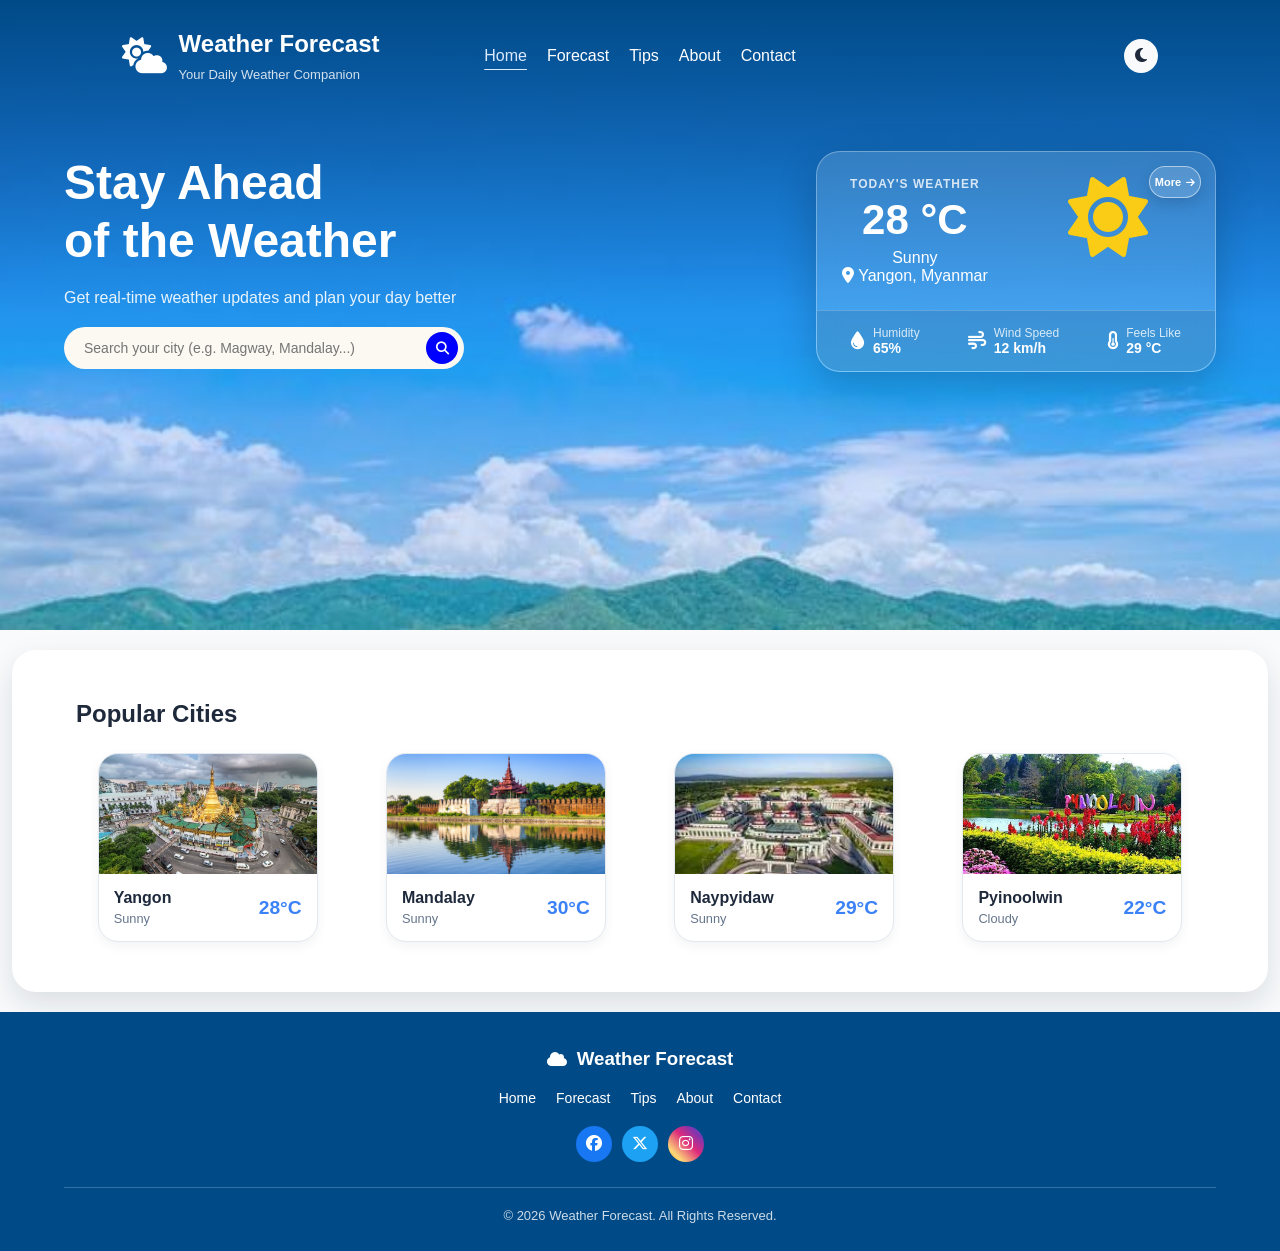
==== commit 9162c4ea: "Improve responsive weather site layouts Co-authored-by: Copilot <223556219+Copilot@users.noreply.git" ====
--- a/index.html
+++ b/index.html
@@ -33,8 +33,8 @@
                 <a href="tips.html">Tips</a>
                 <a href="about.html">About</a>
                 <a href="contact.html">Contact</a>
-                <button type="button" aria-label="Toggle theme" onclick="Toggle()"><i id="theme-icon" class="fa-solid fa-moon"></i></button>
             </nav>
+            <button class="theme-toggle" type="button" aria-label="Toggle theme" onclick="Toggle()"><i id="theme-icon" class="fa-solid fa-moon"></i></button>
         </header>
         <div class="content-box">
             <div class="content">
--- a/Style/home.css
+++ b/Style/home.css
@@ -288,10 +288,13 @@
 
 /* Popular Cities Section */
 .popular-city-weather-card {
-    width: 100%;
+    width: calc(100% - 24px);
     box-sizing: border-box;
     padding: 50px 5%;
-    margin: 0;
+    margin: 20px auto;
+    border-radius: 24px;
+    background: #fff;
+    box-shadow: 0 12px 30px rgba(15, 23, 42, .12);
 }
 
 .popular-city-weather-card h2 {
@@ -676,7 +679,9 @@
     }
 
     .popular-city-weather-card {
+        width: calc(100% - 16px);
         padding: 24px 12px !important;
+        margin: 8px auto;
     }
 
     .footer-content {
--- a/Style/site-chrome.css
+++ b/Style/site-chrome.css
@@ -4,12 +4,15 @@
     width: min(1200px, 100%);
     margin: 0 auto;
     padding: 25px 5%;
-    display: flex;
+    display: grid;
+    grid-template-columns: minmax(0, 1fr) auto minmax(0, 1fr);
+    grid-template-areas: "brand nav toggle";
     align-items: center;
-    justify-content: space-between;
     gap: 20px;
     line-height: 1.6;
 }
+
+.logo { grid-area: brand; }
 
 .logo-text p { 
     margin-top: 2px; 
@@ -18,9 +21,10 @@
 }
 
 header nav { 
+    grid-area: nav;
     display: flex; 
     align-items: center; 
-    justify-content: flex-end; 
+    justify-content: center;
     flex-wrap: wrap; 
     gap: 20px; 
 }
@@ -38,7 +42,9 @@
     text-underline-offset: 8px; 
 }
 
-header nav button {
+header > .theme-toggle {
+    grid-area: toggle;
+    justify-self: end;
     width: 34px; 
     height: 34px; 
     border: 0; 
@@ -50,9 +56,14 @@
     transition: transform .2s ease, background .2s ease;
 }
 
-header nav button:hover { 
-    transform: translateY(-2px); 
-    background: #dbeafe; 
+header > .theme-toggle:hover {
+    transform: translateY(-2px);
+    background: #dbeafe;
+}
+
+header > .theme-toggle:active {
+    background: #2563eb;
+    color: #fff;
 }
 
 /* === Header & Nav: END === */
@@ -69,22 +80,26 @@
 
 .footer-content {
     display: flex;
-    justify-content: space-between;
+    flex-direction: column;
+    justify-content: center;
     align-items: center;
     flex-wrap: wrap;
     gap: 20px;
     padding-bottom: 25px;
     border-bottom: 1px solid rgba(255, 255, 255, 0.2);
+    text-align: center;
 }
 
 .footer-brand {
     display: flex;
     align-items: center;
+    justify-content: center;
     gap: 10px;
 }
 
 .footer-links {
     display: flex;
+    justify-content: center;
     gap: 20px;
     flex-wrap: wrap;
 }
@@ -101,6 +116,7 @@
 
 .social-buttons {
     display: flex;
+    justify-content: center;
     gap: 10px;
 }
 
@@ -181,47 +197,46 @@
 }
 
 /* Responsive layout */
-@media (min-width: 481px) and (max-width: 768px) {
+@media (max-width: 768px) {
     body > header,
     .container > header {
         position: relative;
         width: 100% !important;
-        padding: 16px 20px !important;
-        display: flex !important;
-        flex-direction: row !important;
-        flex-wrap: wrap !important;
+        padding: 16px !important;
+        display: grid !important;
+        grid-template-columns: minmax(0, 1fr) auto;
+        grid-template-areas:
+            "brand toggle"
+            "nav nav";
         align-items: center !important;
-        justify-content: space-between !important;
-        gap: 20px !important;
+        gap: 10px 16px !important;
         backdrop-filter: blur(12px);
         -webkit-backdrop-filter: blur(12px);
     }
 
-    .logo { gap: 8px !important; min-height: 32px; }
+    .logo { grid-area: brand; gap: 8px !important; min-height: 32px; }
     .logo > i { font-size: 28px !important; }
     .logo-text h2 { font-size: 18px !important; }
     .logo-text p { display: none; }
 
     body > header nav,
     .container > header nav {
-        display: grid !important;
-        flex: 0 0 100%;
-        grid-template-columns: repeat(4, minmax(0, 1fr));
+        grid-area: nav;
+        display: flex !important;
+        justify-content: center !important;
         width: 100% !important;
-        gap: 10px 16px !important;
-        margin-top: 12px !important;
-        padding: 4px 0 8px;
-        overflow-x: auto;
+        gap: 8px 16px !important;
+        margin: 0 !important;
+        padding: 4px 0 !important;
+        overflow: visible;
         text-align: center;
-        white-space: nowrap;
-        scrollbar-width: none;
+        flex-wrap: wrap;
     }
-    header nav::-webkit-scrollbar { display: none; }
 
     body > header nav a,
     .container > header nav a {
         min-width: 0;
-        padding: 6px 16px !important;
+        padding: 6px 10px !important;
         border-radius: 20px;
         background: rgba(255, 255, 255, .15);
         border-bottom: 0 !important;
@@ -230,40 +245,38 @@
         line-height: 1.2;
         text-decoration: none !important;
     }
-    header nav a:nth-child(5) { grid-column: 1 / span 4; justify-self: center; width: 50%; }
     header nav a#select { color: #fff !important; background: #2563eb !important; }
 
-    body > header nav button,
-    .container > header nav button {
-        position: absolute;
-        top: 16px;
-        right: 20px;
+    body > header > .theme-toggle,
+    .container > header > .theme-toggle {
+        grid-area: toggle;
+        position: static !important;
         width: 32px;
         height: 32px;
+        justify-self: end;
         margin: 0 !important;
     }
 
     footer { padding: 32px 16px 24px !important; }
-    .footer-content { flex-direction: column; justify-content: center; gap: 20px; text-align: center; }
-    .footer-brand, .footer-links, .social-buttons { justify-content: center; }
+    .footer-content { gap: 20px; }
     .footer-links { gap: 16px !important; }
 }
 
 @media (max-width: 480px) {
     body > header,
     .container > header { padding-inline: 14px !important; }
-    body > header nav,
-    .container > header nav { column-gap: 10px !important; }
     body > header nav a,
     .container > header nav a { padding-inline: 8px !important; font-size: 13px !important; }
-    body > header nav button,
-    .container > header nav button { right: 14px; }
 }
 
 /* Dark mode */
-.dark header nav button {
+.dark header > .theme-toggle {
     color: #fff;
     background: #334155;
+}
+
+.dark header > .theme-toggle:hover {
+    background: #4b5563;
 }
 
 .dark .social-buttons #facebook {
